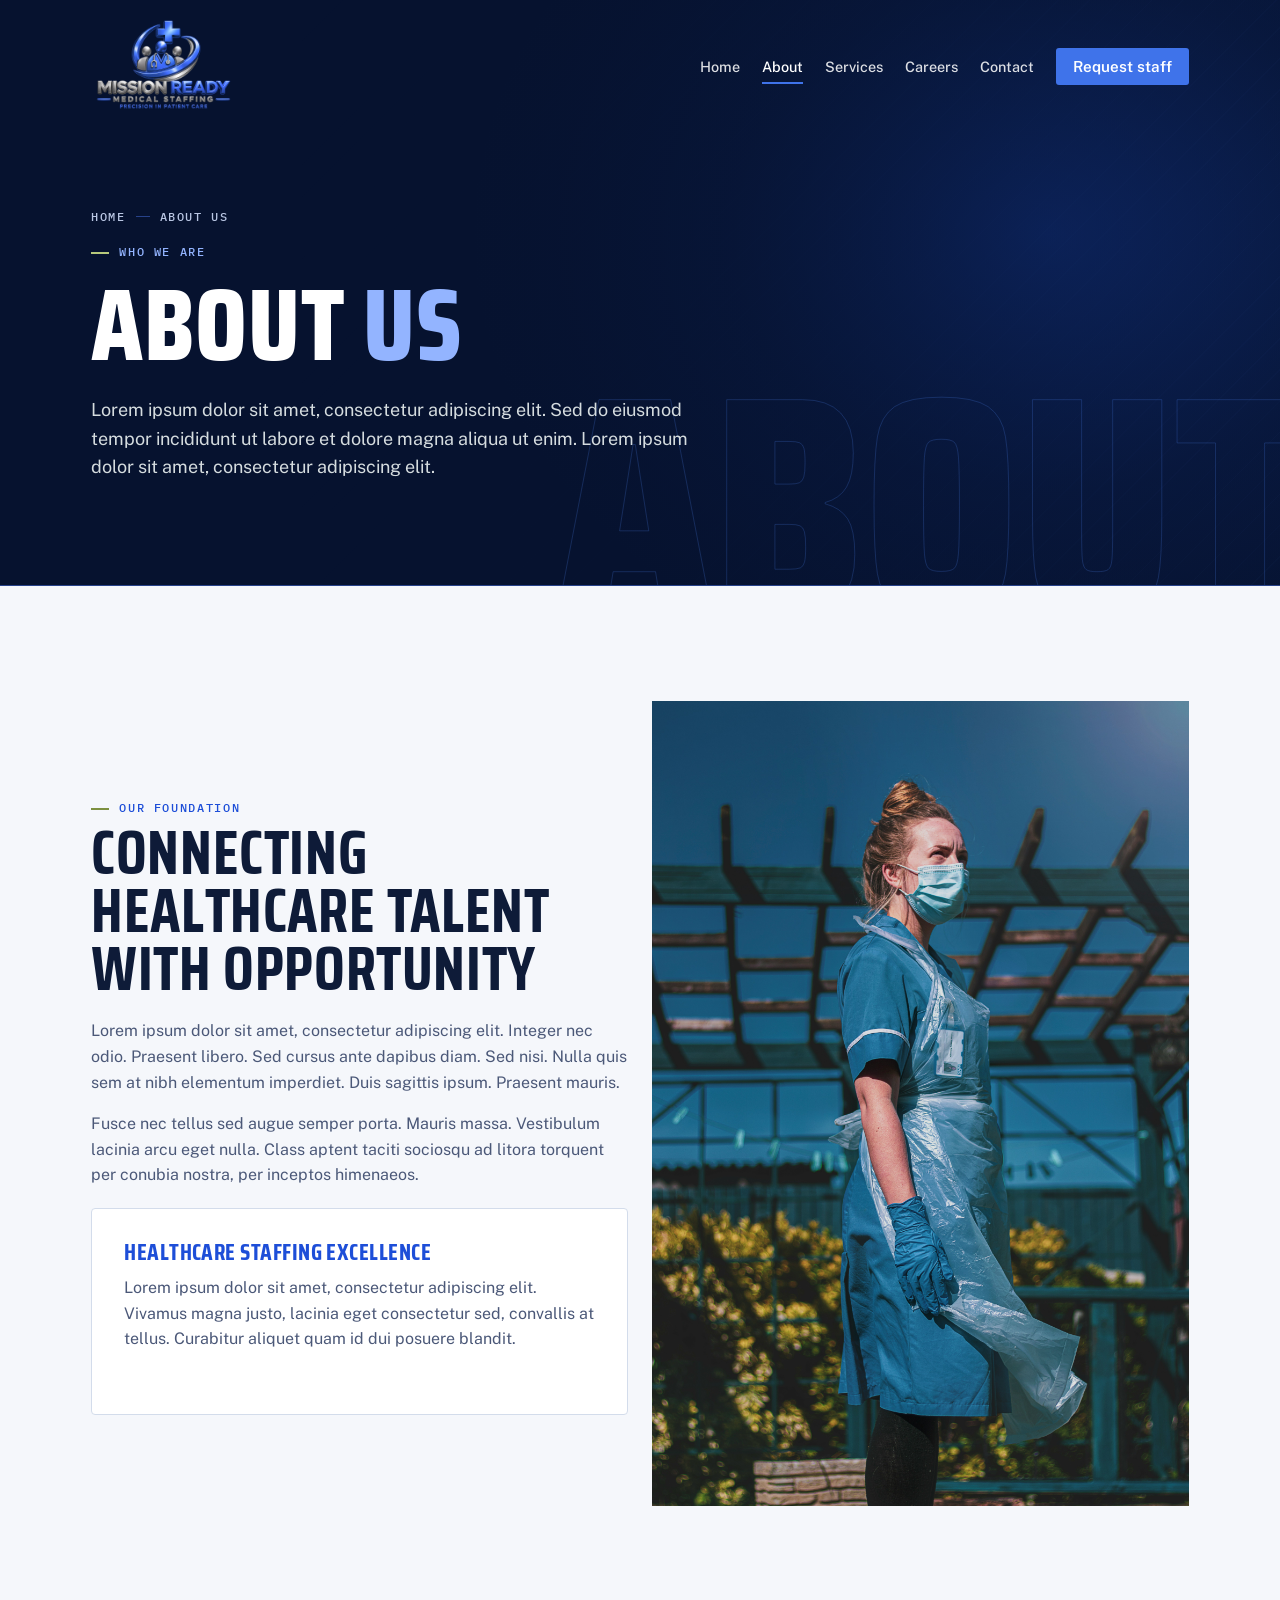
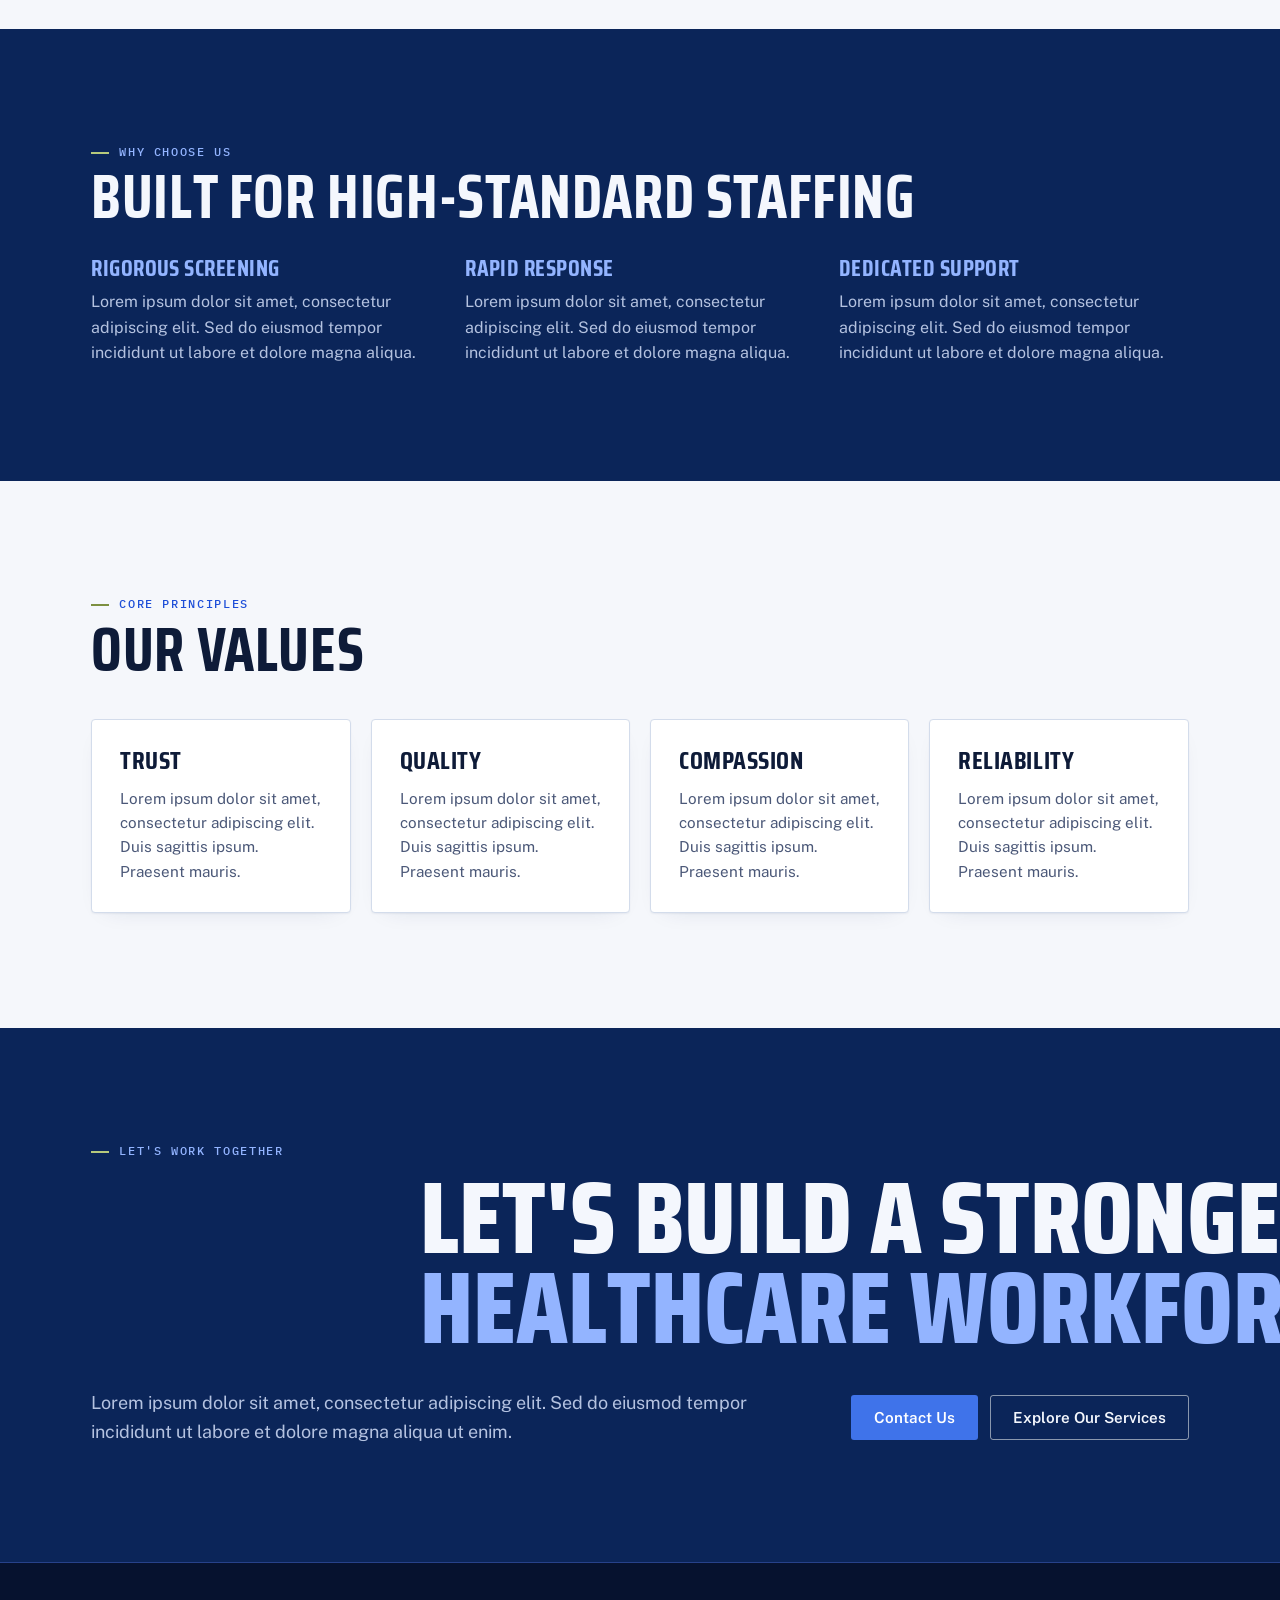
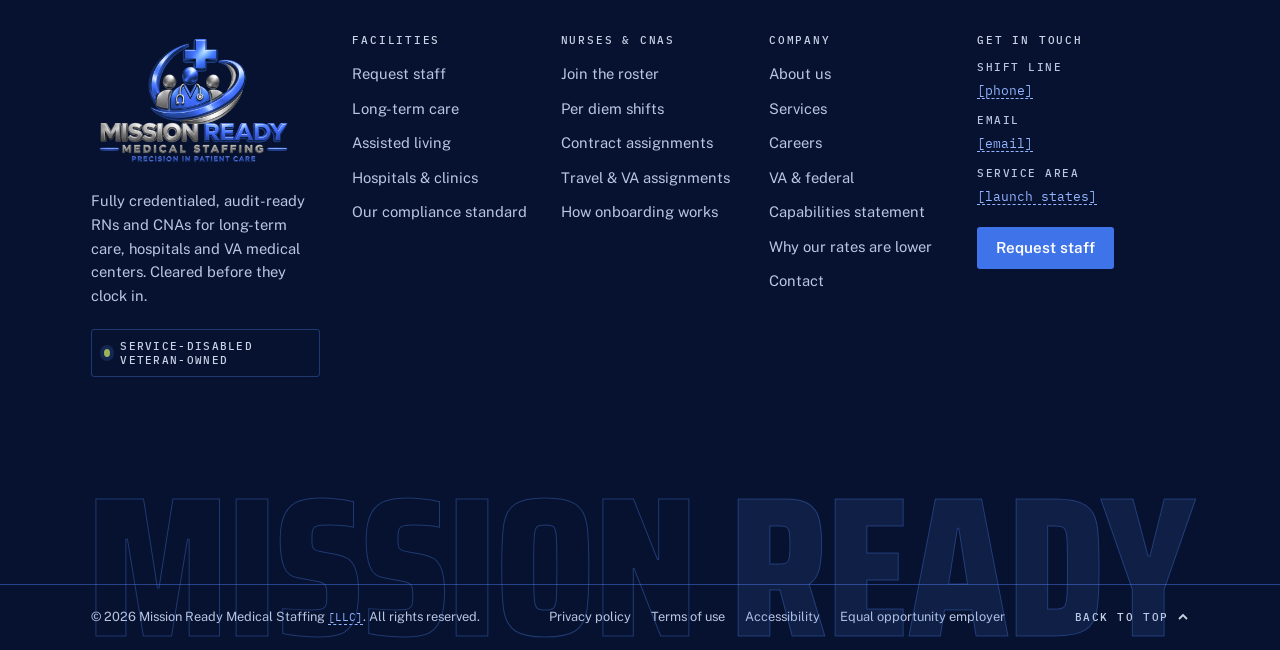
==== about.html @ 82c391a1 "changed Color" ====
<!doctype html>
<html lang="en">
<head>
<meta charset="utf-8">
<script>document.documentElement.classList.add("js")</script>
<meta name="viewport" content="width=device-width, initial-scale=1, viewport-fit=cover">
<meta name="description" content="About Mission Ready Medical Staffing. Placeholder description for the about page.">
<title>About Us | Mission Ready Medical Staffing</title>
<link rel="preconnect" href="https://fonts.googleapis.com">
<link rel="preconnect" href="https://fonts.gstatic.com" crossorigin>
<link rel="stylesheet" href="https://fonts.googleapis.com/css2?family=Saira+Condensed:wght@500;600;700;800&family=Public+Sans:wght@400;500;600;700&family=IBM+Plex+Mono:wght@400;500&display=swap">
<link rel="stylesheet" href="style.css">
</head>
<body id="top">
<a class="skip" href="#main">Skip to content</a>
<div class="progress" aria-hidden="true"><i></i></div>

<header class="nav">
  <div class="wrap">
 <a class="brand" href="index.html" aria-label="Mission Ready Medical Staffing, home">
  <img
    src="./img/logo.png"
    alt="Mission Ready Medical Staffing"
    style="width: 145px; height: 145px; object-fit: contain; display: block; max-width: 100%; flex-shrink: 0;"
  />
</a>
    <button class="menu-toggle" type="button" aria-expanded="false" aria-controls="site-menu" aria-label="Open menu"><span></span></button>
    <nav class="links" id="site-menu" aria-label="Primary">
      <a href="index.html">Home</a>
      <a href="about.html" aria-current="page">About</a>
      <a href="services.html">Services</a>
      <a href="careers.html">Careers</a>
      <a href="contact.html">Contact</a>
      <a class="btn btn-primary" href="contact.html#request-staff">Request staff</a>
    </nav>
  </div>
</header>

<main id="main">
<section class="page-hero" data-scene="exit" style="--img:url('https://images.unsplash.com/photo-1584515933487-779824d29309?auto=format&fit=crop&w=1600&q=80')">
  <div class="hero-visual" aria-hidden="true"></div>
  <span class="ghost-word" aria-hidden="true">About</span>
  <div class="wrap">
    <nav class="crumbs" aria-label="Breadcrumb"><a href="index.html">Home</a><i></i><span aria-current="page">About Us</span></nav>
    <p class="eyebrow">Who we are</p>
    <h1>About <em>Us</em></h1>
    <p class="lede">Lorem ipsum dolor sit amet, consectetur adipiscing elit. Sed do eiusmod tempor incididunt ut labore et dolore magna aliqua ut enim. Lorem ipsum dolor sit amet, consectetur adipiscing elit.</p>
    
  </div>
</section>
 


<section class="block">
    <div class="wrap">
      <div class="grid-2" style="align-items: center;">
        <div>
          <p class="eyebrow">Our Foundation</p>
          <h2 style="margin-top:10px;">Connecting Healthcare Talent With Opportunity</h2>
          <p style="margin-top:20px; color:var(--ink-2);">Lorem ipsum dolor sit amet, consectetur adipiscing elit. Integer nec odio. Praesent libero. Sed cursus ante dapibus diam. Sed nisi. Nulla quis sem at nibh elementum imperdiet. Duis sagittis ipsum. Praesent mauris.</p>
          <p style="margin-top:16px; color:var(--ink-2);">Fusce nec tellus sed augue semper porta. Mauris massa. Vestibulum lacinia arcu eget nulla. Class aptent taciti sociosqu ad litora torquent per conubia nostra, per inceptos himenaeos.</p>
        <div style="background:var(--surface); border:1px solid var(--line); border-radius:4px; padding:32px; margin-top:20px ;">
          <h3 style="color:var(--brass);">Healthcare Staffing Excellence</h3>
          <p style="color:var(--ink-2); margin-top:12px; margin-bottom:30px;">Lorem ipsum dolor sit amet, consectetur adipiscing elit. Vivamus magna justo, lacinia eget consectetur sed, convallis at tellus. Curabitur aliquet quam id dui posuere blandit.</p>
        </div>
        </div>
        <div>
          <img src="./img/about.jpg"/>
        </div>
      </div>
    </div>
  </section>
  <section class="block dz" style="background:var(--navy); color:var(--on-navy);">
    <div class="wrap">
      <p class="eyebrow" style="color:var(--brass-bright);">Why Choose Us</p>
      <h2 style="margin-top:10px; margin-bottom:30px;">Built For High-Standard Staffing</h2>
      <div class="grid-3">
        <div>
          <h3 style="color:var(--brass-bright);">Rigorous Screening</h3>
          <p style="color:var(--on-navy-2); margin-top:10px;">Lorem ipsum dolor sit amet, consectetur adipiscing elit. Sed do eiusmod tempor incididunt ut labore et dolore magna aliqua.</p>
        </div>
        <div>
          <h3 style="color:var(--brass-bright);">Rapid Response</h3>
          <p style="color:var(--on-navy-2); margin-top:10px;">Lorem ipsum dolor sit amet, consectetur adipiscing elit. Sed do eiusmod tempor incididunt ut labore et dolore magna aliqua.</p>
        </div>
        <div>
          <h3 style="color:var(--brass-bright);">Dedicated Support</h3>
          <p style="color:var(--on-navy-2); margin-top:10px;">Lorem ipsum dolor sit amet, consectetur adipiscing elit. Sed do eiusmod tempor incididunt ut labore et dolore magna aliqua.</p>
        </div>
      </div>
    </div>
  </section>

   <section class="block">
    <div class="wrap">
      <p class="eyebrow">Core Principles</p>
      <h2 style="margin-top:10px; margin-bottom:40px;">Our Values</h2>
      <div class="grid-4">
        <div class="card">
          <h3>Trust</h3>
          <p>Lorem ipsum dolor sit amet, consectetur adipiscing elit. Duis sagittis ipsum. Praesent mauris.</p>
        </div>
        <div class="card">
          <h3>Quality</h3>
          <p>Lorem ipsum dolor sit amet, consectetur adipiscing elit. Duis sagittis ipsum. Praesent mauris.</p>
        </div>
        <div class="card">
          <h3>Compassion</h3>
          <p>Lorem ipsum dolor sit amet, consectetur adipiscing elit. Duis sagittis ipsum. Praesent mauris.</p>
        </div>
        <div class="card">
          <h3>Reliability</h3>
          <p>Lorem ipsum dolor sit amet, consectetur adipiscing elit. Duis sagittis ipsum. Praesent mauris.</p>
        </div>
      </div>
    </div>
  </section>

<!-- <section class="block surface-band" id="mission-vision">
  <div class="wrap">
    <div class="statements">
      <article class="statement reveal" id="mission"><span class="num">01 / MISSION</span><h2 style="font-size:clamp(2.2rem,4vw,3.4rem)">Our Mission</h2><p>Lorem ipsum dolor sit amet, consectetur adipiscing elit. Sed do eiusmod tempor incididunt ut labore et dolore magna aliqua. Ut enim ad minim veniam, quis nostrud exercitation ullamco laboris nisi ut aliquip ex ea commodo consequat. Duis aute irure dolor in reprehenderit in voluptate velit esse.</p><p>Excepteur sint occaecat cupidatat non proident, sunt in culpa qui officia deserunt mollit anim id est laborum. Curabitur pretium tincidunt lacus, nec gravida nisl.</p></article>
      <article class="statement reveal" style="--d:1" id="vision"><span class="num">02 / VISION</span><h2 style="font-size:clamp(2.2rem,4vw,3.4rem)">Our Vision</h2><p>Ut enim ad minim veniam, quis nostrud exercitation ullamco laboris nisi ut aliquip ex ea commodo consequat. Duis aute irure dolor in reprehenderit in voluptate velit esse. Lorem ipsum dolor sit amet, consectetur adipiscing elit. Sed do eiusmod tempor incididunt ut labore et dolore magna aliqua.</p><p>Excepteur sint occaecat cupidatat non proident, sunt in culpa qui officia deserunt mollit anim id est laborum. Curabitur pretium tincidunt lacus, nec gravida nisl.</p></article>
    </div>
  </div>
</section> -->

<!-- <section class="block" id="values">
  <div class="wrap">
    <div class="sec-head">
      <p class="eyebrow">What guides us</p>
      <h2>Our Values</h2>
      <p class="lede">Lorem ipsum dolor sit amet, consectetur adipiscing elit. Sed do eiusmod tempor incididunt ut labore et dolore magna aliqua ut enim.</p>
    </div>
    <div class="cards">
      <article class="fcard reveal" style="--d:0"><span class="ico"><svg viewBox="0 0 24 24" fill="none" stroke="currentColor" stroke-width="1.8" stroke-linecap="square" aria-hidden="true"><path d="M12 3l8 3v6c0 5-3.5 8-8 9-4.5-1-8-4-8-9V6z"/><path d="M8.5 12l2.5 2.5L16 9.5"/></svg></span><span class="idx" aria-hidden="true">01</span><h3>Trust</h3><p>Lorem ipsum dolor sit amet, consectetur adipiscing elit.</p></article>
      <article class="fcard reveal" style="--d:1"><span class="ico"><svg viewBox="0 0 24 24" fill="none" stroke="currentColor" stroke-width="1.8" stroke-linecap="square" aria-hidden="true"><path d="M12 3l2.7 5.6 6.1.9-4.4 4.3 1 6.1L12 17l-5.4 2.9 1-6.1L3.2 9.5l6.1-.9z"/></svg></span><span class="idx" aria-hidden="true">02</span><h3>Quality</h3><p>Lorem ipsum dolor sit amet, consectetur adipiscing elit.</p></article>
      <article class="fcard reveal" style="--d:2"><span class="ico"><svg viewBox="0 0 24 24" fill="none" stroke="currentColor" stroke-width="1.8" stroke-linecap="square" aria-hidden="true"><path d="M12 20s-8-5-8-11a4.5 4.5 0 018-2.8A4.5 4.5 0 0120 9c0 6-8 11-8 11z"/></svg></span><span class="idx" aria-hidden="true">03</span><h3>Compassion</h3><p>Lorem ipsum dolor sit amet, consectetur adipiscing elit.</p></article>
      <article class="fcard reveal" style="--d:3"><span class="ico"><svg viewBox="0 0 24 24" fill="none" stroke="currentColor" stroke-width="1.8" stroke-linecap="square" aria-hidden="true"><circle cx="12" cy="12" r="9"/><path d="M12 7v5l3.5 2"/></svg></span><span class="idx" aria-hidden="true">04</span><h3>Reliability</h3><p>Lorem ipsum dolor sit amet, consectetur adipiscing elit.</p></article>
    </div>
  </div>
</section> -->




<!-- <section class="block surface-band" id="why-choose-us">
  <div class="wrap split rev">
    <div>
      <p class="eyebrow reveal">Why choose us</p>
      <h2 class="reveal" style="margin-top:14px">Why Choose Us</h2>
      <div class="why" style="margin-top:36px">
        <div class="reveal"><span class="n">01</span><div><h3>Dedicated Recruitment Team</h3><p>Lorem ipsum dolor sit amet, consectetur adipiscing elit. Sed do eiusmod tempor incididunt ut labore et dolore magna aliqua ut enim.</p></div></div>
        <div class="reveal" style="--d:1"><span class="n">02</span><div><h3>Thorough Candidate Screening</h3><p>Lorem ipsum dolor sit amet, consectetur adipiscing elit. Sed do eiusmod tempor incididunt ut labore et dolore magna aliqua ut enim.</p></div></div>
        <div class="reveal" style="--d:2"><span class="n">03</span><div><h3>Flexible Staffing Options</h3><p>Lorem ipsum dolor sit amet, consectetur adipiscing elit. Sed do eiusmod tempor incididunt ut labore et dolore magna aliqua ut enim.</p></div></div>
        <div class="reveal" style="--d:3"><span class="n">04</span><div><h3>Responsive Support</h3><p>Lorem ipsum dolor sit amet, consectetur adipiscing elit. Sed do eiusmod tempor incididunt ut labore et dolore magna aliqua ut enim.</p></div></div>
      </div>
    </div>
    <figure class="photo wide reveal" style="margin:0;position:sticky;top:calc(var(--nav) + 32px)">
      <img src="https://images.unsplash.com/photo-1576091160550-2173dba999ef?auto=format&fit=crop&w=1600&q=80" alt="Healthcare staff in a clinical corridor (placeholder image)" loading="lazy">
    </figure>
  </div>
</section> -->
<section class="block closing" data-scene="enter">
  <div class="wrap">
    <p class="eyebrow" style="color:var(--brass-bright)">Let's work together</p>
    <div class="big sm" style="margin-top:14px">Let's Build a Stronger <span>Healthcare Workforce</span></div>
    <div class="row">
      <p class="lede">Lorem ipsum dolor sit amet, consectetur adipiscing elit. Sed do eiusmod tempor incididunt ut labore et dolore magna aliqua ut enim.</p>
      <div class="cta-btns"><a class="btn btn-brass" href="contact.html">Contact Us</a><a class="btn btn-outline-light" href="services.html">Explore Our Services</a></div>
    </div>
  </div>
</section>
</main>

<footer class="site-footer" data-scene="enter">
  <div class="wrap ft-top">
    <div class="ft-brand">
     <a class="brand" href="index.html" aria-label="Mission Ready Medical Staffing, home">
  <img
    src="./img/logo.png"
    alt="Mission Ready Medical Staffing"
    style="width: 205px; object-fit: contain; display: block; max-width: 100%; flex-shrink: 0;"
  />
</a>
      <p>Fully credentialed, audit-ready RNs and CNAs for long-term care, hospitals and VA medical centers. Cleared before they clock in.</p>
      <span class="ft-badge"><i></i>Service-disabled veteran-owned</span>
    </div>

    <nav class="ft-col" aria-label="Facilities">
      <h4>Facilities</h4>
      <ul>
        <li><a href="contact.html#request-staff">Request staff</a></li>
        <li><a href="index.html#facilities">Long-term care</a></li>
        <li><a href="index.html#facilities">Assisted living</a></li>
        <li><a href="index.html#facilities">Hospitals &amp; clinics</a></li>
        <li><a href="index.html#standard">Our compliance standard</a></li>
      </ul>
    </nav>

    <nav class="ft-col" aria-label="Clinicians">
      <h4>Nurses &amp; CNAs</h4>
      <ul>
        <li><a href="careers.html#apply-now">Join the roster</a></li>
        <li><a href="index.html#clinicians">Per diem shifts</a></li>
        <li><a href="index.html#clinicians">Contract assignments</a></li>
        <li><a href="index.html#clinicians">Travel &amp; VA assignments</a></li>
        <li><a href="index.html#clearance">How onboarding works</a></li>
      </ul>
    </nav>

    <nav class="ft-col" aria-label="Company">
      <h4>Company</h4>
      <ul>
        <li><a href="about.html">About us</a></li>
        <li><a href="services.html">Services</a></li>
        <li><a href="careers.html">Careers</a></li>
        <li><a href="index.html#federal">VA &amp; federal</a></li>
        <li><a href="index.html#federal">Capabilities statement</a></li>
        <li><a href="index.html#lean">Why our rates are lower</a></li>
        <li><a href="contact.html">Contact</a></li>
      </ul>
    </nav>

    <div class="ft-col ft-contact">
      <h4>Get in touch</h4>
      <dl>
        <div><dt>Shift line</dt><dd><span class="ph">[phone]</span></dd></div>
        <div><dt>Email</dt><dd><span class="ph">[email]</span></dd></div>
        <div><dt>Service area</dt><dd><span class="ph">[launch states]</span></dd></div>
      </dl>
      <a class="btn btn-primary" href="contact.html#request-staff"  style="color:#fff;">Request staff</a>
    </div>
  </div>

  <div class="ft-mark" aria-hidden="true">Mission <span>Ready</span></div>

  <div class="ft-bottom">
    <div class="wrap">
      <span>© 2026 Mission Ready Medical Staffing <span class="ph">[LLC]</span>. All rights reserved.</span>
      <nav class="ft-legal" aria-label="Legal">
        <a href="#top">Privacy policy</a>
        <a href="#top">Terms of use</a>
        <a href="#top">Accessibility</a>
        <a href="#top">Equal opportunity employer</a>
      </nav>
      <a class="to-top" href="#top">Back to top <svg width="12" height="12" viewBox="0 0 12 12" aria-hidden="true"><path d="M2 8 L6 4 L10 8" fill="none" stroke="currentColor" stroke-width="1.8"/></svg></a>
    </div>
  </div>
</footer>

<script src="js/main.js"></script>
</body>
</html>
---- style.css ----
html,body{margin:0;padding:0}
img{max-width:100%}
[hidden]{display:none!important}
/* Navy / Royal Blue primary, Olive / Slate Green secondary. Light base with dark navy sections.
   --navy = deep navy panel, --brass = accent text, --brass-bright = royal-blue fill, --olive = secondary accent. */
:root{
  --bg:#F5F7FB; --surface:#FFFFFF; --surface-2:#E8EEF8; --ink:#0E1B38; --ink-2:#4B5878; --line:#D3DCEB;
  --navy:#0B2559; --navy-2:#12358A; --on-navy:#F4F7FD; --on-navy-2:#B4C2E0;
  --brass:#1D4ED8; --brass-bright:#2457D6; --silver:#C9D3E6; --olive:#5B6F2E; --olive-bright:#7D9040;
  --ready:#5B6F2E; --ready-bg:#E4EAD2; --ok:#9DB25C; --on-ok:#1B2808;
  --display:"Saira Condensed","Arial Narrow",Arial,sans-serif;
  --body:"Public Sans",system-ui,-apple-system,"Segoe UI",sans-serif;
  --mono:"IBM Plex Mono",ui-monospace,Consolas,monospace;
  --gutter:max(16px, 4vw);
  --nav:134px;
  --scroll:0;
  color-scheme:light;
}
/* dark navy zones: re-map tokens so every component inside reads correctly */
.nav,.hero,.page-hero,#facilities,#lean,.site-footer,.closing,.federal,.marquee,.dz{
  --bg:#071A42; --surface:#0F2A66; --surface-2:#173A85; --ink:#F4F7FD; --ink-2:#B9C6E3; --line:#27428A;
  --brass:#93B4FF; --brass-bright:#3F73EA; --olive:#B7C97C; --ready:#B7C97C; --ready-bg:#1E2A12;
  color:var(--ink);
}


.card-special {
    min-height: 350px;
    padding: 30px;
    row-gap: 20px ;
    display: flex;
    flex-direction: column;

    justify-content: center; /* Vertical center */
    align-items: center;     /* Horizontal center */

    text-align: center;

    background-image:
        linear-gradient(
            rgba(0, 0, 0, 0.55),
            rgba(0, 0, 0, 0.55)
        ),
        url('./img/about.jpg');

    background-size: cover;
    background-position: center;
    background-repeat: no-repeat;

    border-radius: 12px;
    color: #fff;
}



.brand-logo {
  width: 38px;
  height: 38px;
  object-fit: contain;
  display: block;
  flex-shrink: 0;
}

.brand {
  display: inline-flex;
  align-items: center;
  gap: 10px;
  text-decoration: none;
}

*{box-sizing:border-box}
html{scroll-behavior:smooth}
body{background:var(--bg);color:var(--ink);font:400 1rem/1.6 var(--body);-webkit-font-smoothing:antialiased;overflow-x:clip}
.wrap{max-width:1200px;margin-inline:auto;padding-inline:var(--gutter)}
h1,h2,h3{font-family:var(--display);font-weight:700;text-transform:uppercase;letter-spacing:.01em;line-height:.95;text-wrap:balance;margin:0}
h2{font-size:clamp(2.2rem,5vw,3.8rem)}
h3{font-size:1.45rem;letter-spacing:.02em}
p{margin:0}
a{color:inherit}
:focus-visible{outline:2px solid var(--brass-bright);outline-offset:3px;border-radius:2px}
.eyebrow{font:500 .74rem/1.3 var(--mono);letter-spacing:.14em;text-transform:uppercase;color:var(--brass)}
.lede{font-size:1.125rem;color:var(--ink-2);max-width:60ch}
.ph{font-family:var(--mono);font-size:.85em;color:var(--brass);border-bottom:1px dashed currentColor;white-space:nowrap}
section.block{padding-block:clamp(64px,9vw,120px)}
#facilities{position:relative;background:linear-gradient(180deg,rgba(6,18,47,.78),rgba(6,18,47,.86)),url("https://images.unsplash.com/photo-1584515933487-779824d29309?auto=format&fit=crop&w=1600&q=80") center/cover no-repeat;border-top:1px solid var(--line);border-bottom:1px solid var(--line)}
#facilities .wrap{position:relative;z-index:1}
#lean{position:relative;background:linear-gradient(180deg,rgba(6,18,47,.74),rgba(6,18,47,.84)),url("https://images.unsplash.com/photo-1576091160550-2173dba999ef?auto=format&fit=crop&w=1600&q=80") center/cover no-repeat;border-top:1px solid var(--line);border-bottom:1px solid var(--line)}
#lean .wrap{position:relative;z-index:1}

/* progress + nav */
.progress{position:fixed;top:0;left:0;right:0;height:3px;z-index:30;background:transparent;pointer-events:none}
.progress i{display:block;height:100%;background:var(--brass-bright);transform-origin:0 50%;transform:scaleX(var(--doc,0))}
.nav{position:sticky;top:env(safe-area-inset-top,0px);z-index:20;height:var(--nav);margin-bottom:calc(var(--nav) * -1);background:transparent;border-bottom:1px solid transparent;transition:background .3s,backdrop-filter .3s,border-color .3s}
.nav.scrolled{background:color-mix(in srgb,#071A42 88%,transparent);backdrop-filter:blur(12px);border-bottom-color:rgba(255,255,255,.12)}
.nav .wrap{display:flex;align-items:center;justify-content:space-between;gap:16px;height:100%}
.brand{display:flex;align-items:center;gap:10px;text-decoration:none}
.brand svg{flex:none}
.brand b{font:700 1.3rem/1 var(--display);text-transform:uppercase;letter-spacing:.03em;display:block}
.brand small{font:500 .62rem/1 var(--mono);letter-spacing:.2em;text-transform:uppercase;color:var(--ink-2)}
.links{display:flex;gap:22px;align-items:center;font-size:.9rem;font-weight:500}
.links a{text-decoration:none;color:rgba(255,255,255,.86)}
.links a:hover{color:#fff}
.btn{display:inline-flex;align-items:center;justify-content:center;gap:8px;font:600 .95rem/1 var(--body);padding:14px 22px;border-radius:3px;text-decoration:none;border:1.5px solid transparent;cursor:pointer;transition:transform .2s,background .2s}
.btn:hover{transform:translateY(-2px)}
.btn-primary{background:var(--brass-bright);color:#FFFFFF}
.btn-primary:hover{background:#1B43AE}
.btn-ghost{border-color:var(--ink);color:var(--ink);background:transparent}
.btn-ghost:hover{background:var(--surface-2)}
.links .btn{padding:10px 16px;color:#FFFFFF}
@media (max-width:880px){.links a:not(.btn){display:none}}

/* ===== HERO ===== */
/* The hero is intentionally dark in both themes: it is the WebGL "storm" stage. */
.hero{position:relative;height:260vh;background:#06122F}
.hero-stage{position:sticky;top:0;height:100vh;height:100svh;padding-top:var(--nav);overflow:hidden;display:flex;align-items:center;color:#FFFFFF;
  background:radial-gradient(40% 60% at 72% 50%,#12358A 0%,#0A1D4A 55%,#06122F 100%)}
#storm{position:absolute;inset:0;width:100%;height:100%;display:block}
/* scrim: keeps the copy column dark whatever the orb is doing behind it */
.hero-stage::after{content:"";position:absolute;inset:0;z-index:1;pointer-events:none;
  background:linear-gradient(90deg,rgba(6,18,47,.92) 0%,rgba(6,18,47,.78) 34%,rgba(6,18,47,0) 62%)}
.hero-copy{position:relative;z-index:2;width:100%;opacity:calc(1 - var(--p,0) * 1.8);text-shadow:0 2px 24px rgba(0,0,0,.9)}
.hero-copy > *{max-width:620px}
.hero.gone .hero-copy{visibility:hidden}
.hero .eyebrow{color:#93B4FF}
.hero h1{font-size:clamp(3rem,7.6vw,7.2rem);line-height:.86;font-weight:800;margin-top:20px;color:#FFFFFF;max-width:none}
@media (max-width:760px){
  .hero-stage{align-items:flex-end;padding-bottom:72px;background:radial-gradient(70% 45% at 50% 30%,#12358A 0%,#0A1D4A 60%,#06122F 100%)}
  .hero-stage::after{background:linear-gradient(0deg,rgba(6,18,47,.95) 0%,rgba(6,18,47,.85) 42%,rgba(6,18,47,0) 70%)}
  .hero h1{font-size:clamp(2.8rem,13vw,4.2rem)}
}
.hero h1 .line{display:block;overflow:hidden;padding-bottom:.04em}
.hero h1 .line > span{display:inline-block;animation:rise .9s cubic-bezier(.2,.8,.2,1) both}
.hero h1 .l1 > span{transform-origin:left}
.hero h1 .l2 > span{animation-delay:.12s;color:#4F83F0}
.hero h1 .l1{transform:translateX(calc(var(--p,0) * -14vw))}
.hero h1 .l2{transform:translateX(calc(var(--p,0) * 10vw))}
@keyframes rise{from{transform:translateY(105%)}to{transform:none}}
.hero .lede{color:#D5DCDF;margin-top:26px;animation:fade .8s .35s both}
.cta-row{display:flex;flex-wrap:wrap;gap:12px;margin-top:30px;animation:fade .8s .5s both}
.hero .btn-ghost{border-color:rgba(201,209,214,.7);color:#FFFFFF}
.hero .btn-ghost:hover{background:rgba(201,209,214,.12)}
@keyframes fade{from{opacity:0;transform:translateY(14px)}to{opacity:1;transform:none}}
.cue{position:absolute;left:50%;bottom:18px;transform:translateX(-50%);z-index:2;display:flex;flex-direction:column;align-items:center;gap:10px;font:500 .68rem/1.3 var(--mono);letter-spacing:.18em;text-transform:uppercase;color:#C9D1D6;text-decoration:none;opacity:calc(1 - var(--p,0) * 4)}
.cue i{width:1.5px;height:40px;background:linear-gradient(#4F83F0,transparent);animation:drip 1.8s infinite}
@keyframes drip{0%{transform:scaleY(0);transform-origin:top}50%{transform:scaleY(1);transform-origin:top}51%{transform-origin:bottom}100%{transform:scaleY(0);transform-origin:bottom}}
@media (max-height:640px){.cue{display:none}}

/* ===== MARQUEE ===== */
.marquee{border-block:1px solid var(--line);background:var(--navy);color:var(--on-navy);overflow:hidden;padding-block:14px}
.marquee .row{display:flex;gap:0;white-space:nowrap;width:max-content;font:700 clamp(1.4rem,3vw,2.2rem)/1.15 var(--display);text-transform:uppercase;letter-spacing:.04em}
.marquee .row span{padding-inline:22px;display:inline-flex;align-items:center;gap:44px}
.marquee .row span::after{content:"";width:10px;height:10px;background:var(--brass-bright);transform:rotate(45deg)}
.marquee .r1{transform:translateX(calc(var(--p,0) * -30%))}
.marquee .r2{transform:translateX(calc(-30% + var(--p,0) * 30%));color:transparent;-webkit-text-stroke:1px var(--on-navy-2)}

/* ===== STRIP ===== */
.strip{background:var(--surface);border-bottom:1px solid var(--line)}
.strip .wrap{display:grid;grid-template-columns:repeat(4,1fr)}
.strip div{padding:28px 20px 26px;border-left:1px solid var(--line)}
.strip div:first-child{border-left:0;padding-left:0}
.strip b{display:block;font:700 2.8rem/1 var(--display);letter-spacing:.01em;font-variant-numeric:tabular-nums}
.strip span{display:block;margin-top:6px;font-size:.88rem;color:var(--ink-2);max-width:26ch}
@media (max-width:760px){.strip .wrap{grid-template-columns:1fr 1fr}.strip div:nth-child(3){border-left:0;padding-left:0}.strip div:nth-child(n+3){border-top:1px solid var(--line)}}

/* ===== CLEARANCE (pinned) ===== */
.clear-intro{padding-block:clamp(64px,9vw,120px) 24px}
.clear-intro .wrap{display:grid;grid-template-columns:1fr 1fr;gap:20px 48px;align-items:end}
@media (max-width:800px){.clear-intro .wrap{grid-template-columns:1fr}}
.pin{height:360vh;position:relative}
.pin-stage{position:sticky;top:calc(var(--nav) + env(safe-area-inset-top,0px));height:calc(100vh - var(--nav));height:calc(100svh - var(--nav));display:flex;align-items:center}
.pin-stage .wrap{width:100%;display:grid;grid-template-columns:.9fr 1.1fr;gap:clamp(24px,5vw,72px);align-items:center}
.readout .count{font:800 clamp(4.5rem,11vw,9rem)/.85 var(--display);letter-spacing:-.01em;font-variant-numeric:tabular-nums;color:var(--ink)}
.readout .count small{font-size:.38em;color:var(--ink-2);font-weight:600;margin-left:6px}
.readout h3{font-size:clamp(1.5rem,2.6vw,2.1rem);margin-top:18px;min-height:2em}
.readout p{color:var(--ink-2);margin-top:10px;max-width:42ch;min-height:4.8em}
.rail{display:flex;gap:6px;margin-top:22px}
.rail i{flex:1;height:4px;background:var(--line);border-radius:2px;transition:background .3s}
.rail i.on{background:var(--brass-bright)}
.file{background:var(--navy);color:var(--on-navy);border-radius:5px;padding:24px 24px 20px;box-shadow:0 0 0 1px rgba(79,131,240,.18),0 30px 60px -30px rgba(0,0,0,.8);position:relative;transform:rotate(calc((1 - var(--p,0)) * 2deg)) translateY(calc((1 - var(--p,0)) * 20px))}
.file::before{content:"";position:absolute;top:-11px;left:24px;width:120px;height:12px;background:var(--navy);border-radius:5px 5px 0 0}
.file-head{display:flex;justify-content:space-between;align-items:flex-start;gap:12px;padding-bottom:14px;border-bottom:1px solid rgba(255,255,255,.14)}
.file-head .k{font:500 .68rem/1 var(--mono);letter-spacing:.14em;text-transform:uppercase;color:var(--on-navy-2)}
.file-head .v{font:700 1.6rem/1.1 var(--display);text-transform:uppercase;margin-top:6px;letter-spacing:.02em}
.sample{font:500 .62rem/1 var(--mono);letter-spacing:.14em;text-transform:uppercase;border:1px solid var(--on-navy-2);color:var(--on-navy-2);padding:5px 7px;border-radius:2px;white-space:nowrap}
.checks{list-style:none;margin:4px 0 0;padding:0;font-size:.92rem}
.checks li{display:grid;grid-template-columns:20px 1fr auto;gap:12px;align-items:center;padding:10px 0;border-bottom:1px dashed rgba(255,255,255,.12);color:var(--on-navy-2);transition:color .35s}
.checks .box{width:18px;height:18px;border:1.5px solid rgba(255,255,255,.35);border-radius:3px;display:grid;place-items:center;transition:all .35s}
.checks .box svg{opacity:0;transform:scale(.4);transition:all .35s cubic-bezier(.3,1.6,.5,1)}
.checks .st{font:500 .66rem/1 var(--mono);letter-spacing:.1em;text-transform:uppercase;padding:5px 7px;border-radius:2px;border:1px solid rgba(255,255,255,.2);white-space:nowrap;transition:all .35s}
.checks li.done{color:var(--on-navy)}
.checks li.done .box{background:var(--ok);border-color:var(--ok)}
.checks li.done .box svg{opacity:1;transform:none}
.checks li.done .st{color:var(--on-ok);background:var(--ok);border-color:var(--ok)}
.checks li.active{color:var(--on-navy)}
.checks li.active .box{border-color:var(--brass-bright);box-shadow:0 0 0 4px rgba(79,131,240,.28)}
.meter{height:4px;background:rgba(255,255,255,.12);border-radius:2px;margin-top:16px;overflow:hidden}
.meter i{display:block;height:100%;background:var(--ok);transform-origin:0 50%;transform:scaleX(var(--p,0))}
.file-foot{display:flex;justify-content:space-between;align-items:center;margin-top:12px;font:500 .72rem/1 var(--mono);letter-spacing:.12em;text-transform:uppercase;color:var(--on-navy-2)}
.stamp{position:absolute;right:18px;bottom:52px;border:3px solid var(--ok);color:var(--ok);font:800 1.5rem/1 var(--display);text-transform:uppercase;letter-spacing:.06em;padding:10px 14px;border-radius:4px;text-align:center;transform:rotate(-9deg) scale(1.8);opacity:0;transition:transform .35s cubic-bezier(.3,1.5,.5,1),opacity .2s;pointer-events:none;background:rgba(6,18,47,.9)}
.stamp small{display:block;font:500 .6rem/1.4 var(--mono);letter-spacing:.14em;margin-top:4px}
.file.cleared .stamp{opacity:1;transform:rotate(-9deg) scale(1)}
@media (max-width:820px){
  .pin{height:420vh}
  .pin-stage .wrap{grid-template-columns:1fr;gap:18px}
  .readout .count{font-size:3.4rem}
  .readout h3{margin-top:8px;min-height:0;font-size:1.3rem}
  .readout p{min-height:4.8em;font-size:.9rem;margin-top:6px}
  .rail{margin-top:12px}
  .file{padding:18px 16px 14px}
  .checks{font-size:.82rem}.checks li{padding:7px 0;gap:10px}
  .file-head .v{font-size:1.25rem}
  .stamp{font-size:1.15rem;bottom:40px}
}

/* ===== AUDIENCES ===== */
.sec-head{display:grid;grid-template-columns:1fr 1fr;gap:20px 48px;align-items:end;margin-bottom:48px}
.sec-head .eyebrow{grid-column:1/-1}
@media (max-width:800px){.sec-head{grid-template-columns:1fr}}
.paths{display:grid;grid-template-columns:repeat(3,1fr);border-top:2px solid var(--ink)}
.path{padding:28px 26px 30px 0;display:flex;flex-direction:column;gap:14px;transform:translateY(calc((1 - var(--p,1)) * var(--lag) * 90px))}
.path:nth-child(1){--lag:.3}.path:nth-child(2){--lag:.7}.path:nth-child(3){--lag:1.1}
.path + .path{padding-left:26px;border-left:1px solid var(--line)}
.path .tag{font:500 .72rem/1 var(--mono);letter-spacing:.14em;text-transform:uppercase;color:var(--ink-2)}
.path p{color:var(--ink-2)}
.path ul{margin:0;padding:0;list-style:none;display:grid;gap:8px;font-size:.93rem}
.path li{padding-left:18px;position:relative}
.path li::before{content:"";position:absolute;left:0;top:.62em;width:8px;height:2px;background:var(--brass-bright)}
.path .more{margin-top:auto;font-weight:600;font-size:.93rem;text-decoration:none;border-bottom:1.5px solid var(--brass-bright);align-self:flex-start;padding-bottom:2px}
@media (max-width:860px){.paths{grid-template-columns:1fr}.path,.path + .path{padding:24px 0;border-left:0;border-top:1px solid var(--line);transform:none}.path:first-child{border-top:0}}

/* ===== STANDARD timeline ===== */
.standard{background:var(--surface);border-block:1px solid var(--line)}
.std{display:grid;grid-template-columns:.9fr 1.1fr;gap:clamp(32px,6vw,96px);align-items:start}
.std-head{position:sticky;top:calc(var(--nav) + 48px)}
.std-head .lede{margin-top:20px}
.promise{margin-top:28px;padding:18px 20px;border:1px solid var(--line);border-radius:4px;background:var(--bg);font-size:.95rem;color:var(--ink-2);max-width:48ch}
.promise b{display:block;font:700 1.15rem/1.2 var(--display);text-transform:uppercase;letter-spacing:.03em;color:var(--ink);margin-bottom:4px}
.timeline{list-style:none;margin:0;padding:0 0 0 44px;position:relative;display:grid;gap:44px}
.timeline::before,.timeline::after{content:"";position:absolute;left:11px;top:6px;bottom:6px;width:2px;background:var(--line)}
.timeline::after{background:var(--brass-bright);transform-origin:top;transform:scaleY(var(--p,0))}
.timeline li{position:relative;display:grid;gap:8px}
.timeline li::before{content:"";position:absolute;left:-44px;top:2px;width:24px;height:24px;border-radius:50%;background:var(--surface);border:2px solid var(--line);z-index:1;transition:all .4s}
.timeline li.lit::before{border-color:var(--brass-bright);background:var(--brass-bright);box-shadow:0 0 0 6px color-mix(in srgb,var(--brass-bright) 22%,transparent)}
.timeline .n{font:500 .74rem/1 var(--mono);letter-spacing:.12em;color:var(--ink-2);transition:color .4s}
.timeline li.lit .n{color:var(--brass)}
.timeline h3{font-size:clamp(1.8rem,3.2vw,2.6rem);color:var(--ink-2);transition:color .4s}
.timeline li.lit h3{color:var(--ink)}
.timeline p{color:var(--ink-2);max-width:48ch}
.timeline .items{font:400 .78rem/1.6 var(--mono);color:var(--ink-2)}
@media (max-width:860px){.std{grid-template-columns:1fr}.std-head{position:static}}

/* ===== FEDERAL (expanding panel) ===== */
.fed-shell{padding-block:clamp(24px,4vw,48px)}
.federal{background:var(--navy);color:var(--on-navy);padding-block:clamp(64px,9vw,120px);clip-path:inset(0 calc((1 - var(--p,1)) * 7vw) round calc((1 - var(--p,1)) * 32px))}
.federal .eyebrow{color:var(--brass-bright)}
.federal .lede{color:var(--on-navy-2)}
.fed-grid{display:grid;grid-template-columns:1.1fr .9fr;gap:clamp(32px,5vw,72px);align-items:start}
.federal h2{font-size:clamp(2.6rem,6.4vw,5.2rem);line-height:.9}
.federal h2 em{font-style:normal;color:var(--brass-bright)}
.fed-grid ul{margin:32px 0 0;padding:0;list-style:none;display:grid;gap:20px}
.fed-grid li{display:grid;grid-template-columns:28px 1fr;gap:12px}
.fed-grid li svg{color:var(--brass-bright);margin-top:3px}
.fed-grid li b{display:block;font-weight:600}
.fed-grid li span{color:var(--on-navy-2);font-size:.93rem}
.capab{border:1px solid rgba(255,255,255,.18);border-radius:4px;padding:24px;background:rgba(255,255,255,.03)}
.capab h3{font-size:1.25rem;margin-top:8px}
.capab dl{margin:14px 0 0;display:grid;grid-template-columns:auto 1fr}
.capab dt,.capab dd{padding:10px 0;border-top:1px solid rgba(255,255,255,.12);margin:0;font-size:.88rem}
.capab dt{font:500 .72rem/1.5 var(--mono);letter-spacing:.1em;text-transform:uppercase;color:var(--on-navy-2);padding-right:18px;padding-top:12px}
.capab .ph{color:var(--brass-bright)}
.capab .note{font-size:.78rem;color:var(--on-navy-2);margin-top:14px}
@media (max-width:860px){.fed-grid{grid-template-columns:1fr}}

/* ===== LEAN ===== */
.lean-grid{display:grid;grid-template-columns:1fr 1fr;gap:20px}
.ledger{border:1px solid var(--line);background:var(--surface);border-radius:4px;padding:26px}
.ledger h3{font-size:1.3rem}
.ledger ul{list-style:none;margin:16px 0 0;padding:0}
.ledger li{display:flex;justify-content:space-between;gap:16px;padding:13px 0;border-top:1px solid var(--line);font-size:.98rem}
.ledger li span:last-child{font:500 .72rem/1.9 var(--mono);letter-spacing:.08em;text-transform:uppercase;color:var(--ink-2);white-space:nowrap}
.ledger.cut li span:first-child{position:relative;color:var(--ink-2)}
.ledger.cut li span:first-child::after{content:"";position:absolute;left:-2px;right:-2px;top:52%;height:2px;background:var(--brass-bright);transform-origin:left;transform:scaleX(clamp(0, calc(var(--p,1) * 4 - var(--i) * .7), 1))}
.ledger.keep{border-color:var(--ready);box-shadow:inset 0 4px 0 var(--ready)}
.ledger.keep li span:last-child{color:var(--ready)}
.ledger.keep li{opacity:clamp(.35, calc(var(--p,1) * 4 - var(--i) * .7), 1)}
@media (max-width:760px){.lean-grid{grid-template-columns:1fr}}

/* ===== CLINICIANS ===== */
.clin{display:grid;grid-template-columns:1fr 1fr;gap:clamp(32px,5vw,64px);align-items:start}
.types{display:grid;margin-top:28px;border-top:2px solid var(--ink)}
.types div{display:grid;grid-template-columns:120px 1fr;gap:16px;padding:16px 0;border-bottom:1px solid var(--line)}
.types b{font:700 1.25rem/1.2 var(--display);text-transform:uppercase;letter-spacing:.03em}
.types span{color:var(--ink-2);font-size:.95rem}
@media (max-width:420px){.types div{grid-template-columns:1fr;gap:4px}}
form.apply{background:var(--surface);border:1px solid var(--line);border-radius:4px;padding:26px;display:grid;gap:16px}
form.apply h3{font-size:1.5rem}
.row2{display:grid;grid-template-columns:1fr 1fr;gap:14px}
@media (max-width:480px){.row2{grid-template-columns:1fr}}
label{display:grid;gap:6px;font-size:.82rem;font-weight:600}
input,select{font:400 .95rem var(--body);padding:11px 12px;border:1px solid var(--line);border-radius:3px;background:var(--bg);color:var(--ink);width:100%}
input:focus,select:focus{outline:2px solid var(--brass-bright);outline-offset:0;border-color:transparent}
fieldset{border:0;padding:0;margin:0;display:flex;gap:8px;flex-wrap:wrap}
legend{font-size:.82rem;font-weight:600;margin-bottom:6px;padding:0}
.chip{position:relative;display:inline-block}
.chip input{position:absolute;opacity:0;width:1px;height:1px}
.chip span{display:inline-block;padding:8px 14px;border:1px solid var(--line);border-radius:3px;font-size:.88rem;font-weight:500;cursor:pointer;background:var(--bg)}
.chip input:checked + span{background:var(--brass-bright);color:#FFFFFF;border-color:var(--brass-bright)}
.chip input:focus-visible + span{outline:2px solid var(--brass-bright);outline-offset:2px}
.form-msg{font-size:.88rem;padding:12px 14px;border-radius:3px;background:var(--ready-bg);color:var(--ready)}
.fine{font-size:.8rem;color:var(--ink-2)}

/* ===== FOUNDER ===== */
.founder{display:grid;grid-template-columns:.8fr 1.2fr;gap:clamp(32px,5vw,72px);align-items:start}
.portrait{aspect-ratio:4/5;max-width:100%;background:repeating-linear-gradient(135deg,var(--surface-2) 0 12px,var(--surface) 12px 24px);border:1px solid var(--line);border-radius:4px;overflow:hidden;display:grid;place-items:center;text-align:center;padding:0;color:var(--ink-2);font:500 .78rem/1.5 var(--mono);letter-spacing:.08em;text-transform:uppercase;transform:translateY(calc((0.5 - var(--p,.5)) * 60px))}
.portrait img{width:100%;height:100%;object-fit:cover;display:block;filter:saturate(.9) contrast(1.05)}
.quote{font:600 clamp(1.4rem,2.8vw,2.1rem)/1.3 var(--body);letter-spacing:-.015em;text-wrap:pretty;max-width:34ch}
.quote .w{opacity:clamp(.22, calc(var(--p,1) * 4 - var(--k) * 1.4), 1);transition:opacity .15s}
.founder .body{display:grid;gap:16px;margin-top:26px;color:var(--ink-2);max-width:62ch}
.sig{margin-top:24px;display:flex;flex-direction:column;gap:4px}
.sig b{font:700 1.3rem/1 var(--display);text-transform:uppercase;letter-spacing:.03em}
.sig span{font:400 .8rem/1.4 var(--mono);color:var(--ink-2)}
@media (max-width:800px){.founder{grid-template-columns:1fr}.portrait{max-width:260px;transform:none}}

/* ===== CLOSING ===== */
.closing{background:var(--navy);color:var(--on-navy);overflow:hidden}
.closing .big{font:800 clamp(3rem,11vw,9.5rem)/.85 var(--display);text-transform:uppercase;white-space:nowrap;transform:translateX(calc((1 - var(--p,1)) * 30%));color:var(--on-navy)}
.closing .big span{color:var(--brass-bright)}
.closing .row{display:flex;flex-wrap:wrap;justify-content:space-between;align-items:center;gap:24px;margin-top:36px}
.closing .lede{color:var(--on-navy-2)}
.closing .ph{color:var(--brass-bright)}
.btn-brass{background:var(--brass-bright);color:#FFFFFF}
/* ===== FOOTER ===== */
.site-footer{background:#06122F;border-top:1px solid var(--line);color:var(--ink-2);font-size:.92rem;overflow:hidden}
.ft-top{display:grid;grid-template-columns:1.3fr repeat(3,1fr) 1.2fr;gap:40px 32px;padding-block:72px 48px}
.ft-brand p{margin-top:18px;max-width:34ch}
.ft-badge{display:inline-flex;align-items:center;gap:10px;margin-top:22px;padding:9px 12px;border:1px solid rgba(79,131,240,.35);border-radius:3px;font:500 .68rem/1.3 var(--mono);letter-spacing:.12em;text-transform:uppercase;color:var(--silver)}
.ft-badge i{width:8px;height:8px;border-radius:50%;background:var(--ok);box-shadow:0 0 0 4px rgba(79,131,240,.18)}
.ft-col h4{margin:0 0 16px;font:500 .7rem/1 var(--mono);letter-spacing:.16em;text-transform:uppercase;color:var(--silver)}
.ft-col ul{list-style:none;margin:0;padding:0;display:grid;gap:11px}
.ft-col a{text-decoration:none;color:var(--ink-2);transition:color .2s}
.ft-col a:hover{color:var(--brass)}
.ft-contact dl{margin:0;display:grid;gap:14px}
.ft-contact dt{font:500 .66rem/1 var(--mono);letter-spacing:.14em;text-transform:uppercase;color:var(--ink-2);margin-bottom:5px}
.ft-contact dd{margin:0;color:var(--ink)}
.ft-contact .btn{margin-top:20px;padding:12px 18px}
.ft-mark{font:800 clamp(3.4rem,15.5vw,15rem)/.8 var(--display);text-transform:uppercase;letter-spacing:-.01em;white-space:nowrap;color:transparent;-webkit-text-stroke:1px rgba(79,131,240,.35);
  transform:translateY(calc((1 - var(--p,1)) * 40%));user-select:none;padding-inline:var(--gutter);text-align:center}
.ft-mark span{color:rgba(79,131,240,.12)}
.ft-bottom{border-top:1px solid var(--line);padding-block:22px;font-size:.8rem}
.ft-bottom .wrap{display:flex;flex-wrap:wrap;justify-content:space-between;align-items:center;gap:12px 24px}
.ft-legal{display:flex;flex-wrap:wrap;gap:8px 20px}
.ft-legal a{text-decoration:none;color:var(--ink-2)}
.ft-legal a:hover{color:var(--ink)}
.to-top{display:inline-flex;align-items:center;gap:8px;text-decoration:none;color:var(--silver);font:500 .7rem/1 var(--mono);letter-spacing:.14em;text-transform:uppercase}
.to-top:hover{color:var(--brass)}
@media (max-width:1000px){.ft-top{grid-template-columns:1fr 1fr 1fr}.ft-brand,.ft-contact{grid-column:span 3}}
@media (max-width:600px){.ft-top{grid-template-columns:1fr 1fr;padding-block:56px 36px}.ft-brand,.ft-contact{grid-column:1/-1}}
@media (prefers-reduced-motion:reduce){.ft-mark{transform:none}}

/* ===== CONCEPT NOTES ===== */
.notes{border-top:6px double var(--line)}
.notes-banner{display:flex;flex-wrap:wrap;gap:10px 24px;align-items:end;justify-content:space-between;margin-bottom:40px}
.notes-banner p{color:var(--ink-2);max-width:58ch}
.kit{display:grid;grid-template-columns:repeat(2,1fr);gap:20px}
.card{background:var(--surface);border:1px solid var(--line);border-radius:4px;padding:24px;display:grid;gap:14px;align-content:start}
.card.wide{grid-column:1/-1}
.card p,.card li{font-size:.93rem;color:var(--ink-2)}
.card ul{margin:0;padding-left:20px;display:grid;gap:8px}
.taglines{list-style:none;padding:0 !important}
.taglines li{font:700 1.35rem/1.15 var(--display);text-transform:uppercase;color:var(--ink);letter-spacing:.02em;padding:10px 0;border-top:1px solid var(--line)}
.taglines li small{display:block;font:400 .8rem/1.5 var(--body);text-transform:none;letter-spacing:0;color:var(--ink-2);margin-top:4px}
.copybox{background:var(--bg);border:1px solid var(--line);border-radius:3px;padding:16px;font-size:.93rem}
.copybox p{color:var(--ink)}
.copybox .lbl{display:flex;justify-content:space-between;align-items:center;margin-bottom:8px}
.copy-btn{font:500 .7rem/1 var(--mono);letter-spacing:.1em;text-transform:uppercase;background:none;border:1px solid var(--line);color:var(--ink-2);padding:6px 9px;border-radius:2px;cursor:pointer}
.copy-btn:hover{color:var(--ink);border-color:var(--ink-2)}
.voice{display:grid;grid-template-columns:repeat(3,1fr);gap:16px}
.voice div{border-top:2px solid var(--ink);padding-top:12px}
.voice b{font:700 1.15rem/1 var(--display);text-transform:uppercase;letter-spacing:.03em;display:block;margin-bottom:6px}
.say{display:grid;grid-template-columns:1fr 1fr;gap:16px;font-size:.88rem}
.say div{display:grid;gap:6px;align-content:start}
.say h4{margin:0;font:500 .7rem/1 var(--mono);letter-spacing:.12em;text-transform:uppercase}
.say .yes h4{color:var(--ready)} .say .no h4{color:var(--brass)}
.say span{color:var(--ink-2)}
.swatches{display:grid;grid-template-columns:repeat(auto-fit,minmax(110px,1fr));gap:10px}
.sw{border:1px solid var(--line);border-radius:3px;overflow:hidden;font:400 .72rem/1.4 var(--mono);color:var(--ink-2)}
.sw i{display:block;height:52px}
.sw div{padding:8px 10px}
.sw b{display:block;font-family:var(--body);font-weight:600;color:var(--ink);font-size:.82rem}
.specimen{display:grid;gap:12px}
.specimen div{display:grid;grid-template-columns:90px 1fr;gap:14px;align-items:baseline;border-top:1px solid var(--line);padding-top:10px}
.specimen span{font:400 .72rem/1.4 var(--mono);color:var(--ink-2)}
.todo{list-style:none;padding:0 !important}
.todo li{display:grid;grid-template-columns:18px 1fr;gap:10px;align-items:start}
.todo li::before{content:"";width:12px;height:12px;border:1.5px solid var(--brass);border-radius:2px;margin-top:5px}
.todo b{color:var(--ink);font-weight:600}
@media (max-width:760px){.kit,.voice,.say{grid-template-columns:1fr}.card.wide{grid-column:auto}}

/* reduced motion: everything static, file fully cleared */
@media (prefers-reduced-motion:reduce){
  html{scroll-behavior:auto}
  *,*::before,*::after{animation:none !important;transition:none !important}
  .chevrons,.hero h1 .l1,.hero h1 .l2,.path,.file,.portrait,.closing .big,.marquee .row{transform:none !important}
  .federal{clip-path:none}
  .pin{height:auto}.pin-stage{position:static;height:auto;padding-block:24px 64px}
}

/* =====================================================================
   MULTI-PAGE ADDITIONS (shared by about / services / careers / contact)
   ===================================================================== */

/* ---- nav: active state + mobile menu ---- */
.links a[aria-current="page"]:not(.btn){color:var(--ink);box-shadow:inset 0 -2px 0 var(--brass-bright);padding-block:6px}
.links a.btn{color:#FFFFFF}
.menu-toggle{display:none;align-items:center;justify-content:center;width:44px;height:44px;margin-right:-8px;background:none;border:0;color:var(--ink);cursor:pointer;border-radius:3px}
.menu-toggle span,.menu-toggle span::before,.menu-toggle span::after{display:block;width:22px;height:2px;background:currentColor;position:relative;transition:transform .25s,background .25s}
.menu-toggle span::before,.menu-toggle span::after{content:"";position:absolute;left:0}
.menu-toggle span::before{top:-7px}
.menu-toggle span::after{top:7px}
.menu-toggle[aria-expanded="true"] span{background:transparent}
.menu-toggle[aria-expanded="true"] span::before{top:0;transform:rotate(45deg)}
.menu-toggle[aria-expanded="true"] span::after{top:0;transform:rotate(-45deg)}
@media (max-width:880px){
  .menu-toggle{display:inline-flex}
  .links{position:fixed;left:0;right:0;top:calc(var(--nav) + env(safe-area-inset-top,0px));bottom:0;flex-direction:column;align-items:stretch;justify-content:flex-start;gap:0;padding:12px var(--gutter) 32px;background:var(--bg);border-top:1px solid var(--line);overflow-y:auto;transform:translateY(-8px);opacity:0;visibility:hidden;transition:opacity .2s,transform .2s,visibility 0s .2s;font-size:1.05rem}
  .links.open{opacity:1;transform:none;visibility:visible;transition:opacity .2s,transform .2s}
  .links a:not(.btn){display:block;padding:18px 0;border-bottom:1px solid var(--line);font:700 1.6rem/1 var(--display);text-transform:uppercase;letter-spacing:.03em}
  .links a[aria-current="page"]:not(.btn){box-shadow:none;color:var(--brass);padding-block:18px}
  .links .btn{margin-top:24px;padding:16px 22px}
  body.menu-open{overflow:hidden}
}

/* ---- scroll reveal (progressive enhancement: only hides when JS has run) ---- */
.js .reveal{opacity:0;transform:translateY(22px);transition:opacity .7s cubic-bezier(.2,.8,.2,1),transform .7s cubic-bezier(.2,.8,.2,1);transition-delay:calc(var(--d,0) * 80ms)}
.js .reveal.in{opacity:1;transform:none}
@media (prefers-reduced-motion:reduce){.js .reveal{opacity:1;transform:none}}

/* ---- page hero (sub-pages) ---- */
.page-hero{position:relative;overflow:hidden;border-bottom:1px solid var(--line);background:radial-gradient(45% 80% at 82% 40%,#12358A 0%,#0A1D4A 55%,#06122F 100%);padding-block:calc(var(--nav) + clamp(32px,6vw,80px)) clamp(56px,8vw,104px)}
.page-hero::before{content:"";position:absolute;inset:0;background:repeating-linear-gradient(135deg,rgba(79,131,240,.045) 0 1px,transparent 1px 22px);-webkit-mask-image:linear-gradient(90deg,transparent 20%,#000 100%);mask-image:linear-gradient(90deg,transparent 20%,#000 100%);pointer-events:none}
.page-hero .wrap{position:relative;z-index:1}
.page-hero .eyebrow{color:#93B4FF}
.page-hero h1{font-size:clamp(3rem,8vw,7rem);line-height:.88;font-weight:800;margin-top:20px;max-width:14ch;color:#fff}
.page-hero h1 em{font-style:normal;color:var(--brass-bright)}
.page-hero .lede{color:#D5DCDF;margin-top:26px;max-width:56ch}
.page-hero .cta-row{animation:none}
.page-hero .btn-ghost{border-color:rgba(201,209,214,.7);color:#fff}
.page-hero .btn-ghost:hover{background:rgba(201,209,214,.12)}
.page-hero .ghost-word{position:absolute;right:calc(var(--gutter) * -.5);bottom:-.14em;font:800 clamp(7rem,24vw,22rem)/.8 var(--display);text-transform:uppercase;color:transparent;-webkit-text-stroke:1px rgba(79,131,240,.22);white-space:nowrap;pointer-events:none;user-select:none;transform:translateX(calc(var(--p,0) * 8vw));z-index:0}
.crumbs{display:flex;gap:10px;align-items:center;font:500 .72rem/1 var(--mono);letter-spacing:.14em;text-transform:uppercase;color:var(--ink-2);margin-bottom:22px}
.crumbs a{text-decoration:none}
.crumbs a:hover{color:var(--brass)}
.crumbs i{width:14px;height:1px;background:var(--line)}
.page-hero .hero-visual{position:absolute;inset:0;z-index:0;background:linear-gradient(90deg,rgba(6,18,47,.96) 0%,rgba(6,18,47,.82) 42%,rgba(6,18,47,.45) 100%),var(--img) center/cover no-repeat}

/* ---- generic two-column intro / split ---- */
.split{display:grid;grid-template-columns:.9fr 1.1fr;gap:clamp(32px,6vw,96px);align-items:start}
.split.rev{grid-template-columns:1.1fr .9fr}
.split .lede{margin-top:20px}
.split .body{display:grid;gap:16px;color:var(--ink-2);max-width:62ch}
@media (max-width:860px){.split,.split.rev{grid-template-columns:1fr}}
.photo{position:relative;aspect-ratio:4/5;border:1px solid var(--line);border-radius:4px;overflow:hidden;background:repeating-linear-gradient(135deg,var(--surface-2) 0 12px,var(--surface) 12px 24px);display:grid;place-items:center;text-align:center;padding:16px;color:var(--ink-2);font:500 .78rem/1.5 var(--mono);letter-spacing:.08em;text-transform:uppercase}
.photo img{position:absolute;inset:0;width:100%;height:100%;object-fit:cover;filter:saturate(.9) contrast(1.05)}
.photo::after{content:"";position:absolute;inset:0;background:linear-gradient(180deg,transparent 55%,rgba(6,18,47,.55));pointer-events:none}
.photo.wide{aspect-ratio:16/10}
@media (max-width:860px){.photo{aspect-ratio:16/11}}

/* ---- statement blocks (mission / vision) ---- */
.statements{display:grid;grid-template-columns:1fr 1fr;gap:20px}
.statement{background:var(--surface);border:1px solid var(--line);border-radius:4px;padding:clamp(24px,3.4vw,40px);display:grid;gap:16px;align-content:start;position:relative;overflow:hidden;transition:border-color .25s,transform .25s}
.statement:hover{border-color:rgba(79,131,240,.5);transform:translateY(-3px)}
.statement::before{content:"";position:absolute;left:0;top:0;width:100%;height:3px;background:var(--brass-bright);transform:scaleX(.18);transform-origin:left;transition:transform .5s cubic-bezier(.2,.8,.2,1)}
.statement:hover::before{transform:scaleX(1)}
.statement .num{font:500 .74rem/1 var(--mono);letter-spacing:.14em;color:var(--brass)}
.statement h3{font-size:clamp(1.8rem,3.2vw,2.6rem)}
.statement p{color:var(--ink-2)}
@media (max-width:760px){.statements{grid-template-columns:1fr}}

/* ---- feature cards ---- */
.cards{display:grid;grid-template-columns:repeat(4,1fr);gap:20px}
.cards.c3{grid-template-columns:repeat(3,1fr)}
.cards.c2{grid-template-columns:repeat(2,1fr)}
@media (max-width:1040px){.cards,.cards.c3{grid-template-columns:repeat(2,1fr)}}
@media (max-width:620px){.cards,.cards.c3,.cards.c2{grid-template-columns:1fr}}
.fcard{background:var(--surface);border:1px solid var(--line);border-radius:4px;padding:26px 24px 28px;display:flex;flex-direction:column;gap:14px;position:relative;transition:border-color .25s,transform .25s,background .25s}
.fcard:hover{border-color:rgba(79,131,240,.55);transform:translateY(-4px);background:var(--surface-2)}
.fcard .ico{width:48px;height:48px;border-radius:4px;background:var(--navy);border:1px solid rgba(79,131,240,.28);display:grid;place-items:center;color:var(--brass-bright);transition:background .25s,color .25s}
.fcard:hover .ico{background:var(--brass-bright);color:#FFFFFF}
.fcard .ico svg{width:24px;height:24px}
.fcard .idx{position:absolute;top:22px;right:22px;font:500 .72rem/1 var(--mono);letter-spacing:.12em;color:var(--ink-2)}
.fcard h3{font-size:1.55rem}
.fcard p{color:var(--ink-2);font-size:.95rem}
.fcard .more{margin-top:auto;padding-top:6px;font-weight:600;font-size:.9rem;text-decoration:none;border-bottom:1.5px solid var(--brass-bright);align-self:flex-start;padding-bottom:2px}
.fcard .tag{font:500 .68rem/1 var(--mono);letter-spacing:.14em;text-transform:uppercase;color:var(--brass)}

/* ---- why-choose list ---- */
.why{display:grid;border-top:2px solid var(--ink)}
.why > div{display:grid;grid-template-columns:64px 1fr;gap:18px;padding:24px 0;border-bottom:1px solid var(--line)}
.why .n{font:800 2.4rem/1 var(--display);color:var(--brass-bright);font-variant-numeric:tabular-nums}
.why h3{font-size:1.5rem}
.why p{color:var(--ink-2);margin-top:6px;max-width:52ch}
@media (max-width:480px){.why > div{grid-template-columns:44px 1fr;gap:12px}.why .n{font-size:1.8rem}}

/* ---- process steps (horizontal on desktop) ---- */
.steps{list-style:none;margin:0;padding:0;display:grid;grid-template-columns:repeat(var(--cols,5),1fr);gap:0;border-top:2px solid var(--ink);counter-reset:s;position:relative}
.steps::after{content:"";position:absolute;left:0;top:-2px;height:2px;width:100%;background:var(--brass-bright);transform-origin:left;transform:scaleX(var(--p,0))}
.steps li{padding:26px 22px 8px 0;display:grid;gap:10px;align-content:start}
.steps li + li{padding-left:22px;border-left:1px solid var(--line)}
.steps .n{font:500 .74rem/1 var(--mono);letter-spacing:.12em;color:var(--brass)}
.steps .dot{width:14px;height:14px;border-radius:50%;background:var(--bg);border:2px solid var(--brass-bright);margin-top:-34px;margin-bottom:12px;position:relative;box-shadow:0 0 0 6px var(--bg)}
.steps h3{font-size:1.5rem}
.steps p{color:var(--ink-2);font-size:.93rem}
.steps.s4{--cols:4}
@media (max-width:1040px){.steps,.steps.s4{grid-template-columns:1fr 1fr;border-top:0}.steps::after{display:none}.steps li,.steps li + li{padding:24px 20px 24px 0;border-left:0;border-top:2px solid var(--ink)}.steps li:nth-child(even){padding-left:20px;border-left:1px solid var(--line)}.steps .dot{display:none}}
@media (max-width:620px){.steps,.steps.s4{grid-template-columns:1fr}.steps li:nth-child(even),.steps li{padding:22px 0;border-left:0}.steps li{border-top:1px solid var(--line)}.steps li:first-child{border-top:2px solid var(--ink)}}
.surface-band{background:var(--surface);border-block:1px solid var(--line)}

/* ---- two-sided CTA ---- */
.duo{display:grid;grid-template-columns:1fr 1fr;gap:20px}
@media (max-width:820px){.duo{grid-template-columns:1fr}}
.duo-card{border-radius:4px;padding:clamp(28px,4vw,52px);display:grid;gap:18px;align-content:start;position:relative;overflow:hidden;min-height:340px}
.duo-card h2{font-size:clamp(2.2rem,4.4vw,3.6rem);line-height:.92}
.duo-card .eyebrow{display:block}
.duo-card .btn{justify-self:start;margin-top:8px}
.duo-card.org{background:var(--navy);color:var(--on-navy);box-shadow:0 0 0 1px rgba(79,131,240,.18)}
.duo-card.org .eyebrow{color:var(--brass-bright)}
.duo-card.org p{color:var(--on-navy-2)}
.duo-card.pro{background:var(--surface);border:1px solid var(--line)}
.duo-card.pro p{color:var(--ink-2)}
.duo-card::after{content:"";position:absolute;right:-60px;bottom:-60px;width:220px;height:220px;border:1px solid rgba(79,131,240,.2);border-radius:50%;pointer-events:none;box-shadow:0 0 0 36px rgba(79,131,240,.04),0 0 0 72px rgba(79,131,240,.025)}

/* ---- FAQ accordion ---- */
.faq{border-top:2px solid var(--ink)}
.faq-item{border-bottom:1px solid var(--line)}
.faq-item h3{font-size:inherit;line-height:inherit;letter-spacing:0;text-transform:none;font-family:var(--body)}
.faq-q{width:100%;display:flex;align-items:center;justify-content:space-between;gap:20px;padding:22px 0;background:none;border:0;color:var(--ink);cursor:pointer;text-align:left;font:700 clamp(1.25rem,2.4vw,1.7rem)/1.15 var(--display);text-transform:uppercase;letter-spacing:.02em}
.faq-q:hover{color:var(--brass)}
.faq-q .pm{flex:none;width:30px;height:30px;border:1.5px solid var(--line);border-radius:50%;position:relative;transition:background .25s,border-color .25s}
.faq-q .pm::before,.faq-q .pm::after{content:"";position:absolute;left:50%;top:50%;width:12px;height:2px;background:currentColor;transform:translate(-50%,-50%);transition:transform .3s}
.faq-q .pm::after{transform:translate(-50%,-50%) rotate(90deg)}
.faq-q[aria-expanded="true"] .pm{background:var(--brass-bright);border-color:var(--brass-bright);color:#FFFFFF}
.faq-q[aria-expanded="true"] .pm::after{transform:translate(-50%,-50%) rotate(0)}
.faq-a{display:grid;grid-template-rows:0fr;transition:grid-template-rows .35s cubic-bezier(.2,.8,.2,1)}
.faq-a.open{grid-template-rows:1fr}
.faq-a > div{overflow:hidden}
.faq-a p{color:var(--ink-2);padding:0 52px 24px 0;max-width:68ch}
@media (prefers-reduced-motion:reduce){.faq-a{transition:none}}

/* ---- careers: role cards ---- */
.role{display:grid;grid-template-columns:auto 1fr auto;gap:18px 24px;align-items:center;padding:24px 0;border-bottom:1px solid var(--line);text-decoration:none;transition:padding .25s,background .25s}
.role:hover{padding-inline:16px;background:var(--surface)}
.role .n{font:500 .74rem/1 var(--mono);letter-spacing:.12em;color:var(--brass)}
.role h3{font-size:clamp(1.5rem,3vw,2.2rem)}
.role p{color:var(--ink-2);font-size:.93rem;margin-top:6px;max-width:60ch}
.role .go{width:44px;height:44px;border:1.5px solid var(--line);border-radius:50%;display:grid;place-items:center;transition:background .25s,border-color .25s,color .25s}
.role:hover .go{background:var(--brass-bright);border-color:var(--brass-bright);color:#FFFFFF}
.roles{border-top:2px solid var(--ink)}
@media (max-width:560px){.role{grid-template-columns:1fr auto}.role .n{grid-column:1/-1}}

/* ---- contact info ---- */
.info-grid{display:grid;grid-template-columns:repeat(4,1fr);gap:20px}
@media (max-width:1040px){.info-grid{grid-template-columns:repeat(2,1fr)}}
@media (max-width:560px){.info-grid{grid-template-columns:1fr}}
.info{background:var(--surface);border:1px solid var(--line);border-radius:4px;padding:24px;display:grid;gap:10px;align-content:start;transition:border-color .25s,transform .25s}
.info:hover{border-color:rgba(79,131,240,.5);transform:translateY(-3px)}
.info .ico{width:44px;height:44px;border-radius:4px;background:var(--navy);border:1px solid rgba(79,131,240,.28);display:grid;place-items:center;color:var(--brass-bright);margin-bottom:6px}
.info .ico svg{width:22px;height:22px}
.info dt{font:500 .68rem/1 var(--mono);letter-spacing:.14em;text-transform:uppercase;color:var(--ink-2)}
.info dd{margin:0;font-size:1.02rem;overflow-wrap:anywhere}
.info a{text-decoration:none}
.contact-split{display:grid;grid-template-columns:.8fr 1.2fr;gap:clamp(28px,5vw,72px);align-items:start}
@media (max-width:900px){.contact-split{grid-template-columns:1fr}}
.contact-split .lede{margin-top:20px}
.mapbox{margin-top:28px;aspect-ratio:16/10;border:1px solid var(--line);border-radius:4px;background:repeating-linear-gradient(135deg,var(--surface-2) 0 12px,var(--surface) 12px 24px);display:grid;place-items:center;text-align:center;padding:16px;color:var(--ink-2);font:500 .78rem/1.5 var(--mono);letter-spacing:.08em;text-transform:uppercase}

/* ---- forms (extends the homepage form.apply) ---- */
form.apply.lg{padding:clamp(22px,3.4vw,40px);gap:18px}
textarea{font:400 .95rem/1.5 var(--body);padding:11px 12px;border:1px solid var(--line);border-radius:3px;background:var(--bg);color:var(--ink);width:100%;resize:vertical;min-height:130px}
textarea:focus{outline:2px solid var(--brass-bright);outline-offset:0;border-color:transparent}
input::placeholder,textarea::placeholder{color:#7886A6}
.req{color:var(--brass)}
.field-err{font-size:.78rem;color:#B42318;font-weight:500}
input[aria-invalid="true"],select[aria-invalid="true"],textarea[aria-invalid="true"]{border-color:#B42318}
select{appearance:none;-webkit-appearance:none;background-image:linear-gradient(45deg,transparent 50%,var(--ink-2) 50%),linear-gradient(135deg,var(--ink-2) 50%,transparent 50%);background-position:calc(100% - 18px) 50%,calc(100% - 13px) 50%;background-size:5px 5px;background-repeat:no-repeat;padding-right:34px}

/* ---- closing CTA variants ---- */
.closing .big.sm{font-size:clamp(2.6rem,8vw,7rem);white-space:normal;line-height:.88}
.closing .cta-btns{display:flex;flex-wrap:wrap;gap:12px}
.btn-outline-light{border-color:rgba(243,246,245,.55);color:var(--on-navy);background:transparent}
.btn-outline-light:hover{background:rgba(255,255,255,.08)}
.sr-only{position:absolute;width:1px;height:1px;margin:-1px;padding:0;overflow:hidden;clip:rect(0,0,0,0);white-space:nowrap;border:0}
.skip{position:absolute;left:12px;top:-60px;z-index:50;background:var(--brass-bright);color:#FFFFFF;padding:10px 16px;border-radius:3px;font-weight:600;text-decoration:none}
.skip:focus{top:10px}



/* Cards & Grid Utilities */
.grid-2{display:grid;grid-template-columns:repeat(2,1fr);gap:24px}
.grid-3{display:grid;grid-template-columns:repeat(3,1fr);gap:24px}
.grid-4{display:grid;grid-template-columns:repeat(4,1fr);gap:20px}
@media (max-width:960px){.grid-3,.grid-4{grid-template-columns:repeat(2,1fr)}}
@media (max-width:640px){.grid-2,.grid-3,.grid-4{grid-template-columns:1fr}}

.card{background:var(--surface);border:1px solid var(--line);border-radius:4px;padding:28px;display:flex;flex-direction:column;gap:14px;transition:border-color .2s}
.card:hover{border-color:var(--navy-2)}
.card h3{font-size:1.6rem}
.card p{color:var(--ink-2);font-size:.95rem}
.card .icon{width:40px;height:40px;border-radius:3px;background:var(--navy);color:var(--brass-bright);display:grid;place-items:center;font-weight:700}


.process-steps{display:grid;grid-template-columns:repeat(auto-fit, minmax(200px, 1fr));gap:20px;margin-top:40px}
.step-item{background:var(--surface);border:1px solid var(--line);border-radius:4px;padding:24px;position:relative}
.step-item .num{font:700 2rem/1 var(--display);color:var(--brass-bright);margin-bottom:12px}


form.form-card{background:var(--surface);border:1px solid var(--line);border-radius:4px;padding:32px;display:grid;gap:18px}
.form-group{display:grid;gap:6px}
label{font-size:.82rem;font-weight:600}
input,select,textarea{font:400 .95rem var(--body);padding:12px 14px;border:1px solid var(--line);border-radius:3px;background:var(--bg);color:var(--ink);width:100%}
textarea{resize:vertical;min-height:120px}
input:focus,select:focus,textarea:focus{outline:2px solid var(--brass-bright);outline-offset:0;border-color:transparent}
fieldset{border:0;padding:0;margin:0;display:flex;gap:8px;flex-wrap:wrap}
legend{font-size:.82rem;font-weight:600;margin-bottom:8px;padding:0}
.chip{position:relative;display:inline-block}
.chip input{position:absolute;opacity:0;width:1px;height:1px}
.chip span{display:inline-block;padding:8px 14px;border:1px solid var(--line);border-radius:3px;font-size:.88rem;font-weight:500;cursor:pointer;background:var(--bg)}
.chip input:checked + span{background:var(--brass-bright);color:#FFFFFF;border-color:var(--brass-bright)}

/* ---- secondary accent: olive / slate green ---- */
.why .n,.steps .n,.role .n,.statement .num,.timeline li.lit .n,.fcard .tag,.todo li::before{color:var(--olive)}
.todo li::before{border-color:var(--olive)}
.eyebrow::before{content:"";display:inline-block;width:18px;height:2px;background:var(--olive-bright);margin-right:10px;vertical-align:middle}
.path li::before,.fcard .ico{border-color:var(--olive-bright)}
.path li::before{background:var(--olive-bright)}
.ledger.keep{border-color:var(--olive-bright);box-shadow:inset 0 4px 0 var(--olive-bright)}
.btn-ghost:hover{background:var(--surface-2)}
.fcard,.info,.card,.statement,.ledger,.step-item{box-shadow:0 1px 2px rgba(11,37,89,.06),0 8px 24px -16px rgba(11,37,89,.18)}
.hero,.page-hero,.site-footer,.closing,.federal,.marquee{box-shadow:none}
.hero,.page-hero{--olive-bright:#9DB25C}
/* readable accent text on dark navy zones */
.dz h3,.dz .eyebrow,.hero .eyebrow,.page-hero .eyebrow,.federal .eyebrow,.federal h2 em,.closing .eyebrow,.closing .big span,.page-hero h1 em,.hero h1 .l2 > span,.capab .ph,.closing .ph,.fed-grid li svg,.duo-card.org .eyebrow{color:var(--brass) !important}
.dz .eyebrow::before,.hero .eyebrow::before,.page-hero .eyebrow::before,.closing .eyebrow::before,.federal .eyebrow::before{background:var(--olive)}

.links a[aria-current="page"]:not(.btn){color:#fff}
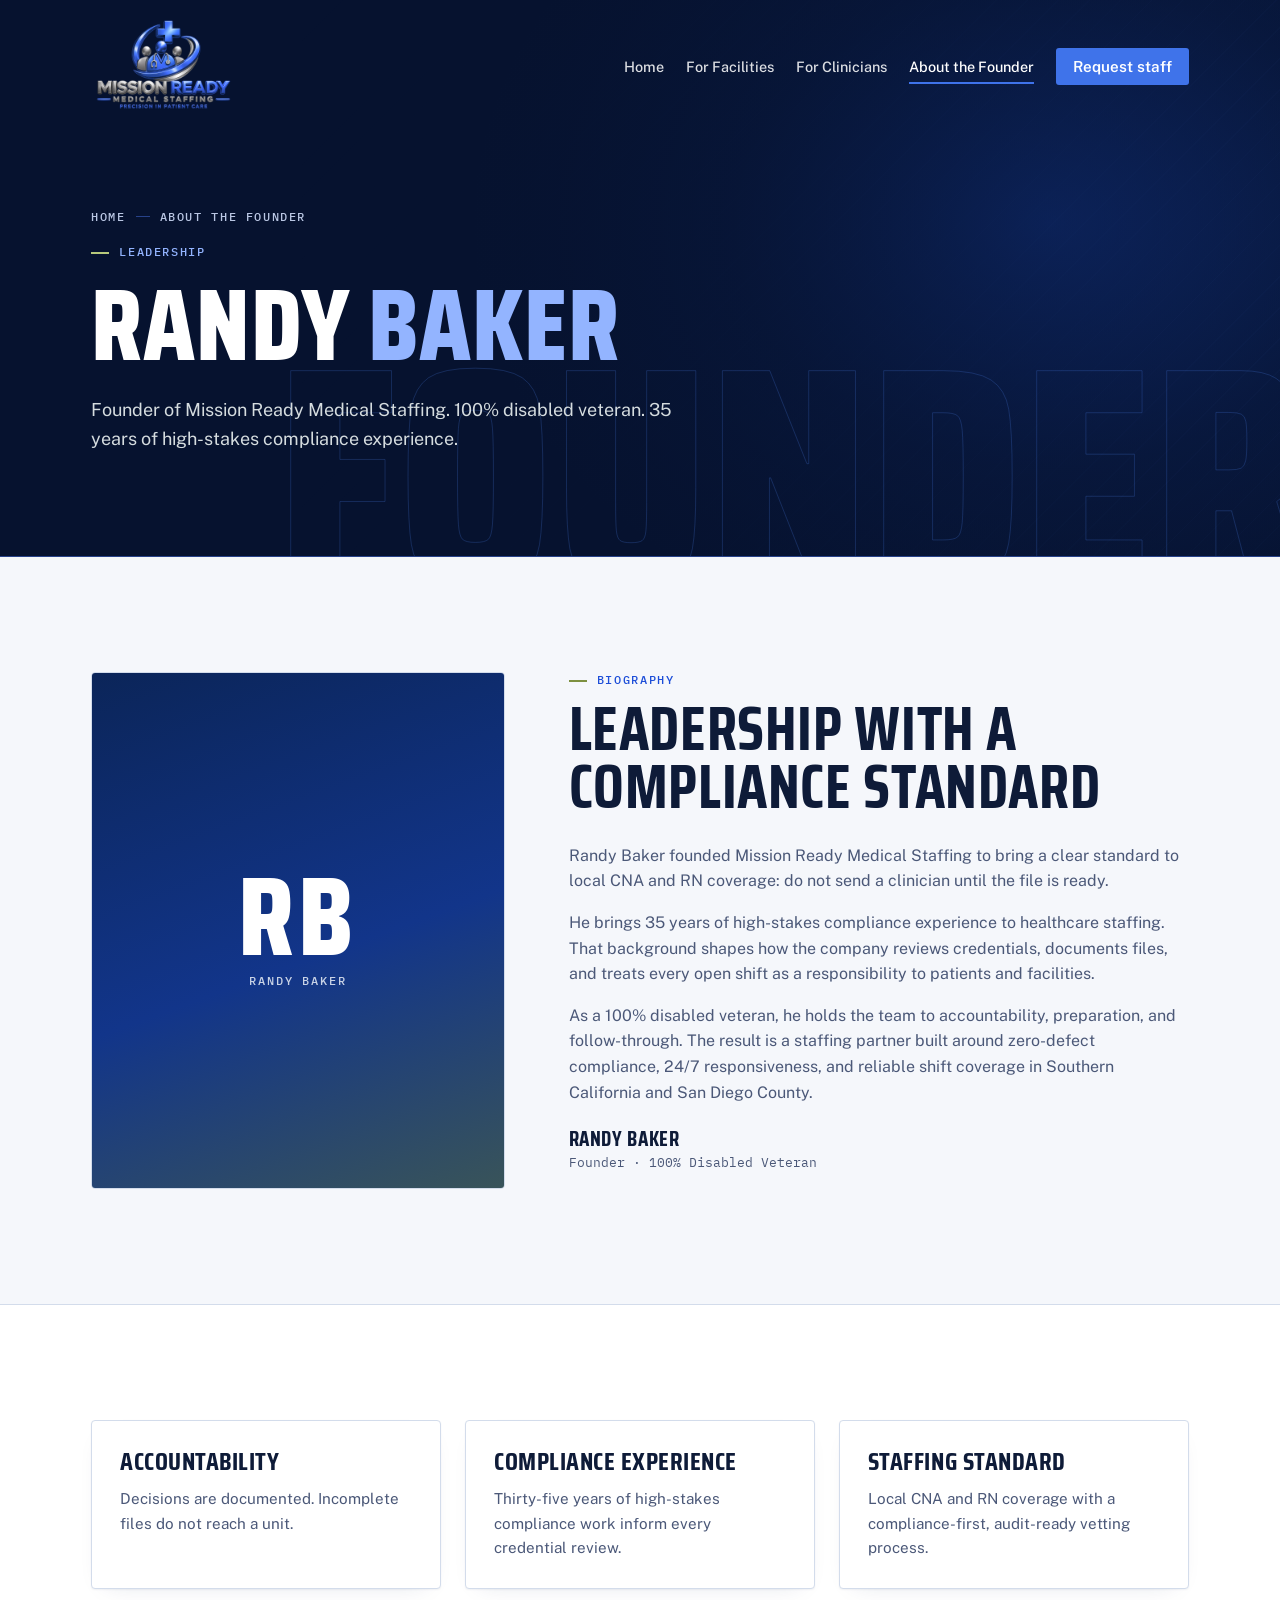
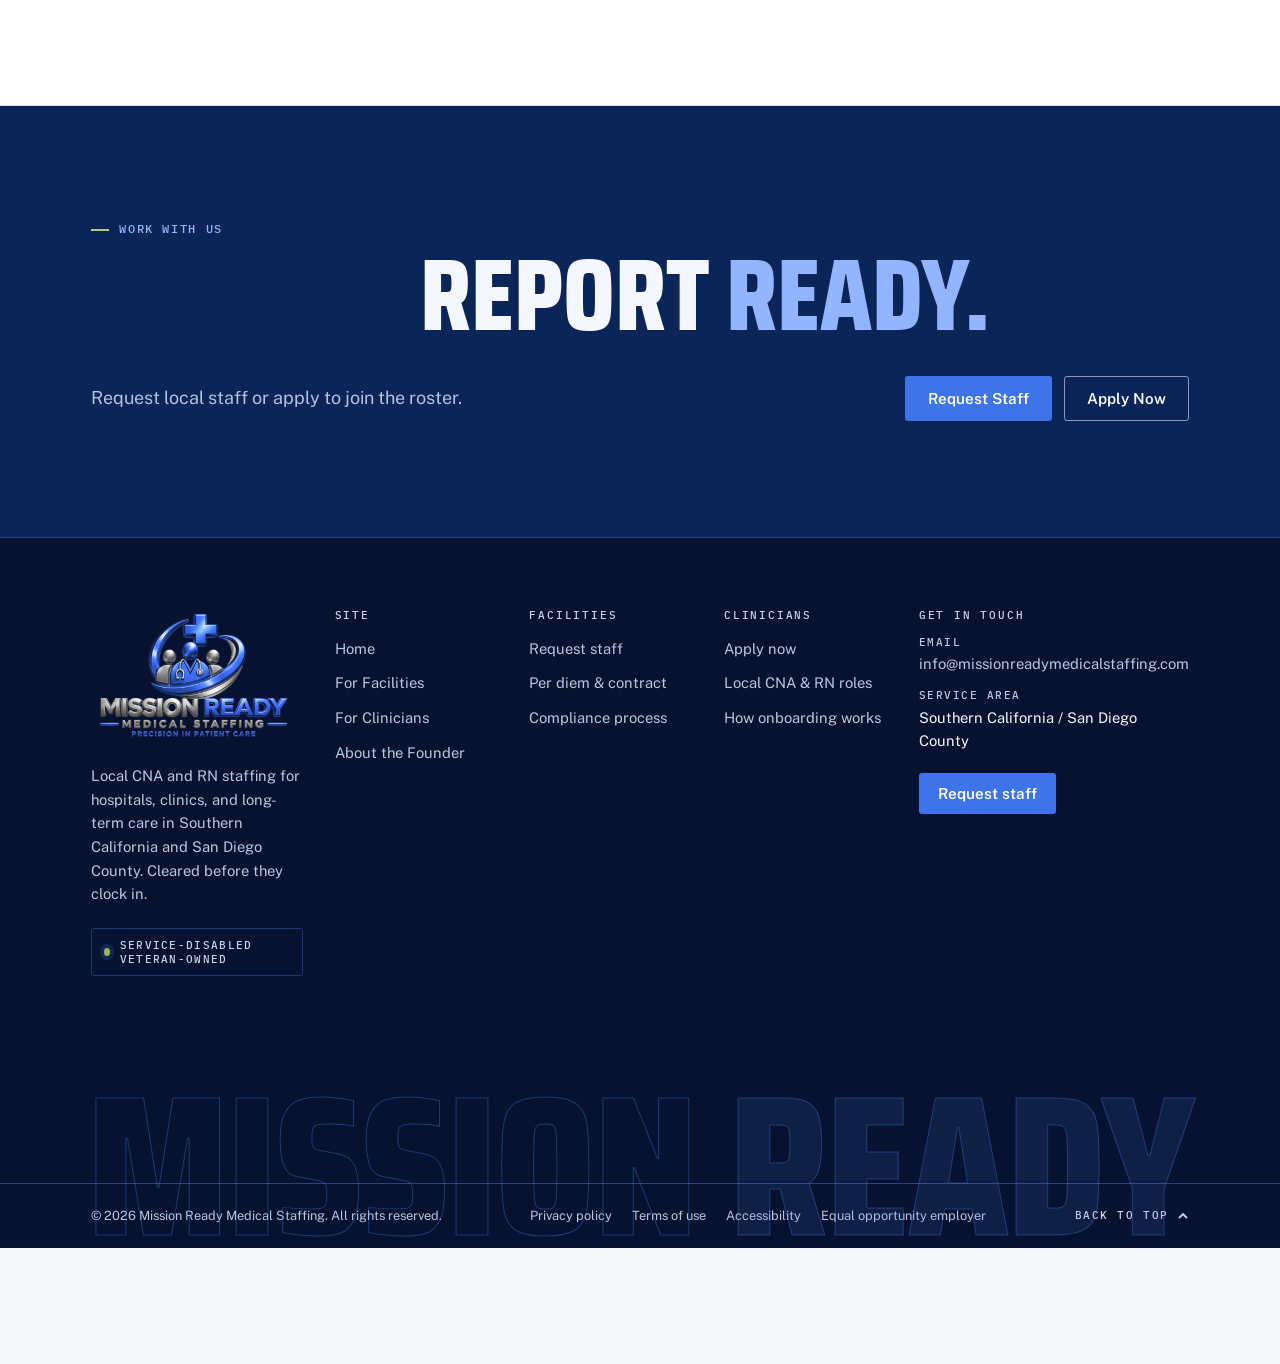
==== commit c5c74045: "some changes" ====
--- a/about.html
+++ b/about.html
@@ -2,253 +2,11 @@
 <html lang="en">
 <head>
 <meta charset="utf-8">
-<script>document.documentElement.classList.add("js")</script>
-<meta name="viewport" content="width=device-width, initial-scale=1, viewport-fit=cover">
-<meta name="description" content="About Mission Ready Medical Staffing. Placeholder description for the about page.">
-<title>About Us | Mission Ready Medical Staffing</title>
-<link rel="preconnect" href="https://fonts.googleapis.com">
-<link rel="preconnect" href="https://fonts.gstatic.com" crossorigin>
-<link rel="stylesheet" href="https://fonts.googleapis.com/css2?family=Saira+Condensed:wght@500;600;700;800&family=Public+Sans:wght@400;500;600;700&family=IBM+Plex+Mono:wght@400;500&display=swap">
-<link rel="stylesheet" href="style.css">
+<meta http-equiv="refresh" content="0; url=founder.html">
+<link rel="canonical" href="founder.html">
+<title>Redirecting | Mission Ready Medical Staffing</title>
 </head>
-<body id="top">
-<a class="skip" href="#main">Skip to content</a>
-<div class="progress" aria-hidden="true"><i></i></div>
-
-<header class="nav">
-  <div class="wrap">
- <a class="brand" href="index.html" aria-label="Mission Ready Medical Staffing, home">
-  <img
-    src="./img/logo.png"
-    alt="Mission Ready Medical Staffing"
-    style="width: 145px; height: 145px; object-fit: contain; display: block; max-width: 100%; flex-shrink: 0;"
-  />
-</a>
-    <button class="menu-toggle" type="button" aria-expanded="false" aria-controls="site-menu" aria-label="Open menu"><span></span></button>
-    <nav class="links" id="site-menu" aria-label="Primary">
-      <a href="index.html">Home</a>
-      <a href="about.html" aria-current="page">About</a>
-      <a href="services.html">Services</a>
-      <a href="careers.html">Careers</a>
-      <a href="contact.html">Contact</a>
-      <a class="btn btn-primary" href="contact.html#request-staff">Request staff</a>
-    </nav>
-  </div>
-</header>
-
-<main id="main">
-<section class="page-hero" data-scene="exit" style="--img:url('https://images.unsplash.com/photo-1584515933487-779824d29309?auto=format&fit=crop&w=1600&q=80')">
-  <div class="hero-visual" aria-hidden="true"></div>
-  <span class="ghost-word" aria-hidden="true">About</span>
-  <div class="wrap">
-    <nav class="crumbs" aria-label="Breadcrumb"><a href="index.html">Home</a><i></i><span aria-current="page">About Us</span></nav>
-    <p class="eyebrow">Who we are</p>
-    <h1>About <em>Us</em></h1>
-    <p class="lede">Lorem ipsum dolor sit amet, consectetur adipiscing elit. Sed do eiusmod tempor incididunt ut labore et dolore magna aliqua ut enim. Lorem ipsum dolor sit amet, consectetur adipiscing elit.</p>
-    
-  </div>
-</section>
- 
-
-
-<section class="block">
-    <div class="wrap">
-      <div class="grid-2" style="align-items: center;">
-        <div>
-          <p class="eyebrow">Our Foundation</p>
-          <h2 style="margin-top:10px;">Connecting Healthcare Talent With Opportunity</h2>
-          <p style="margin-top:20px; color:var(--ink-2);">Lorem ipsum dolor sit amet, consectetur adipiscing elit. Integer nec odio. Praesent libero. Sed cursus ante dapibus diam. Sed nisi. Nulla quis sem at nibh elementum imperdiet. Duis sagittis ipsum. Praesent mauris.</p>
-          <p style="margin-top:16px; color:var(--ink-2);">Fusce nec tellus sed augue semper porta. Mauris massa. Vestibulum lacinia arcu eget nulla. Class aptent taciti sociosqu ad litora torquent per conubia nostra, per inceptos himenaeos.</p>
-        <div style="background:var(--surface); border:1px solid var(--line); border-radius:4px; padding:32px; margin-top:20px ;">
-          <h3 style="color:var(--brass);">Healthcare Staffing Excellence</h3>
-          <p style="color:var(--ink-2); margin-top:12px; margin-bottom:30px;">Lorem ipsum dolor sit amet, consectetur adipiscing elit. Vivamus magna justo, lacinia eget consectetur sed, convallis at tellus. Curabitur aliquet quam id dui posuere blandit.</p>
-        </div>
-        </div>
-        <div>
-          <img src="./img/about.jpg"/>
-        </div>
-      </div>
-    </div>
-  </section>
-  <section class="block dz" style="background:var(--navy); color:var(--on-navy);">
-    <div class="wrap">
-      <p class="eyebrow" style="color:var(--brass-bright);">Why Choose Us</p>
-      <h2 style="margin-top:10px; margin-bottom:30px;">Built For High-Standard Staffing</h2>
-      <div class="grid-3">
-        <div>
-          <h3 style="color:var(--brass-bright);">Rigorous Screening</h3>
-          <p style="color:var(--on-navy-2); margin-top:10px;">Lorem ipsum dolor sit amet, consectetur adipiscing elit. Sed do eiusmod tempor incididunt ut labore et dolore magna aliqua.</p>
-        </div>
-        <div>
-          <h3 style="color:var(--brass-bright);">Rapid Response</h3>
-          <p style="color:var(--on-navy-2); margin-top:10px;">Lorem ipsum dolor sit amet, consectetur adipiscing elit. Sed do eiusmod tempor incididunt ut labore et dolore magna aliqua.</p>
-        </div>
-        <div>
-          <h3 style="color:var(--brass-bright);">Dedicated Support</h3>
-          <p style="color:var(--on-navy-2); margin-top:10px;">Lorem ipsum dolor sit amet, consectetur adipiscing elit. Sed do eiusmod tempor incididunt ut labore et dolore magna aliqua.</p>
-        </div>
-      </div>
-    </div>
-  </section>
-
-   <section class="block">
-    <div class="wrap">
-      <p class="eyebrow">Core Principles</p>
-      <h2 style="margin-top:10px; margin-bottom:40px;">Our Values</h2>
-      <div class="grid-4">
-        <div class="card">
-          <h3>Trust</h3>
-          <p>Lorem ipsum dolor sit amet, consectetur adipiscing elit. Duis sagittis ipsum. Praesent mauris.</p>
-        </div>
-        <div class="card">
-          <h3>Quality</h3>
-          <p>Lorem ipsum dolor sit amet, consectetur adipiscing elit. Duis sagittis ipsum. Praesent mauris.</p>
-        </div>
-        <div class="card">
-          <h3>Compassion</h3>
-          <p>Lorem ipsum dolor sit amet, consectetur adipiscing elit. Duis sagittis ipsum. Praesent mauris.</p>
-        </div>
-        <div class="card">
-          <h3>Reliability</h3>
-          <p>Lorem ipsum dolor sit amet, consectetur adipiscing elit. Duis sagittis ipsum. Praesent mauris.</p>
-        </div>
-      </div>
-    </div>
-  </section>
-
-<!-- <section class="block surface-band" id="mission-vision">
-  <div class="wrap">
-    <div class="statements">
-      <article class="statement reveal" id="mission"><span class="num">01 / MISSION</span><h2 style="font-size:clamp(2.2rem,4vw,3.4rem)">Our Mission</h2><p>Lorem ipsum dolor sit amet, consectetur adipiscing elit. Sed do eiusmod tempor incididunt ut labore et dolore magna aliqua. Ut enim ad minim veniam, quis nostrud exercitation ullamco laboris nisi ut aliquip ex ea commodo consequat. Duis aute irure dolor in reprehenderit in voluptate velit esse.</p><p>Excepteur sint occaecat cupidatat non proident, sunt in culpa qui officia deserunt mollit anim id est laborum. Curabitur pretium tincidunt lacus, nec gravida nisl.</p></article>
-      <article class="statement reveal" style="--d:1" id="vision"><span class="num">02 / VISION</span><h2 style="font-size:clamp(2.2rem,4vw,3.4rem)">Our Vision</h2><p>Ut enim ad minim veniam, quis nostrud exercitation ullamco laboris nisi ut aliquip ex ea commodo consequat. Duis aute irure dolor in reprehenderit in voluptate velit esse. Lorem ipsum dolor sit amet, consectetur adipiscing elit. Sed do eiusmod tempor incididunt ut labore et dolore magna aliqua.</p><p>Excepteur sint occaecat cupidatat non proident, sunt in culpa qui officia deserunt mollit anim id est laborum. Curabitur pretium tincidunt lacus, nec gravida nisl.</p></article>
-    </div>
-  </div>
-</section> -->
-
-<!-- <section class="block" id="values">
-  <div class="wrap">
-    <div class="sec-head">
-      <p class="eyebrow">What guides us</p>
-      <h2>Our Values</h2>
-      <p class="lede">Lorem ipsum dolor sit amet, consectetur adipiscing elit. Sed do eiusmod tempor incididunt ut labore et dolore magna aliqua ut enim.</p>
-    </div>
-    <div class="cards">
-      <article class="fcard reveal" style="--d:0"><span class="ico"><svg viewBox="0 0 24 24" fill="none" stroke="currentColor" stroke-width="1.8" stroke-linecap="square" aria-hidden="true"><path d="M12 3l8 3v6c0 5-3.5 8-8 9-4.5-1-8-4-8-9V6z"/><path d="M8.5 12l2.5 2.5L16 9.5"/></svg></span><span class="idx" aria-hidden="true">01</span><h3>Trust</h3><p>Lorem ipsum dolor sit amet, consectetur adipiscing elit.</p></article>
-      <article class="fcard reveal" style="--d:1"><span class="ico"><svg viewBox="0 0 24 24" fill="none" stroke="currentColor" stroke-width="1.8" stroke-linecap="square" aria-hidden="true"><path d="M12 3l2.7 5.6 6.1.9-4.4 4.3 1 6.1L12 17l-5.4 2.9 1-6.1L3.2 9.5l6.1-.9z"/></svg></span><span class="idx" aria-hidden="true">02</span><h3>Quality</h3><p>Lorem ipsum dolor sit amet, consectetur adipiscing elit.</p></article>
-      <article class="fcard reveal" style="--d:2"><span class="ico"><svg viewBox="0 0 24 24" fill="none" stroke="currentColor" stroke-width="1.8" stroke-linecap="square" aria-hidden="true"><path d="M12 20s-8-5-8-11a4.5 4.5 0 018-2.8A4.5 4.5 0 0120 9c0 6-8 11-8 11z"/></svg></span><span class="idx" aria-hidden="true">03</span><h3>Compassion</h3><p>Lorem ipsum dolor sit amet, consectetur adipiscing elit.</p></article>
-      <article class="fcard reveal" style="--d:3"><span class="ico"><svg viewBox="0 0 24 24" fill="none" stroke="currentColor" stroke-width="1.8" stroke-linecap="square" aria-hidden="true"><circle cx="12" cy="12" r="9"/><path d="M12 7v5l3.5 2"/></svg></span><span class="idx" aria-hidden="true">04</span><h3>Reliability</h3><p>Lorem ipsum dolor sit amet, consectetur adipiscing elit.</p></article>
-    </div>
-  </div>
-</section> -->
-
-
-
-
-<!-- <section class="block surface-band" id="why-choose-us">
-  <div class="wrap split rev">
-    <div>
-      <p class="eyebrow reveal">Why choose us</p>
-      <h2 class="reveal" style="margin-top:14px">Why Choose Us</h2>
-      <div class="why" style="margin-top:36px">
-        <div class="reveal"><span class="n">01</span><div><h3>Dedicated Recruitment Team</h3><p>Lorem ipsum dolor sit amet, consectetur adipiscing elit. Sed do eiusmod tempor incididunt ut labore et dolore magna aliqua ut enim.</p></div></div>
-        <div class="reveal" style="--d:1"><span class="n">02</span><div><h3>Thorough Candidate Screening</h3><p>Lorem ipsum dolor sit amet, consectetur adipiscing elit. Sed do eiusmod tempor incididunt ut labore et dolore magna aliqua ut enim.</p></div></div>
-        <div class="reveal" style="--d:2"><span class="n">03</span><div><h3>Flexible Staffing Options</h3><p>Lorem ipsum dolor sit amet, consectetur adipiscing elit. Sed do eiusmod tempor incididunt ut labore et dolore magna aliqua ut enim.</p></div></div>
-        <div class="reveal" style="--d:3"><span class="n">04</span><div><h3>Responsive Support</h3><p>Lorem ipsum dolor sit amet, consectetur adipiscing elit. Sed do eiusmod tempor incididunt ut labore et dolore magna aliqua ut enim.</p></div></div>
-      </div>
-    </div>
-    <figure class="photo wide reveal" style="margin:0;position:sticky;top:calc(var(--nav) + 32px)">
-      <img src="https://images.unsplash.com/photo-1576091160550-2173dba999ef?auto=format&fit=crop&w=1600&q=80" alt="Healthcare staff in a clinical corridor (placeholder image)" loading="lazy">
-    </figure>
-  </div>
-</section> -->
-<section class="block closing" data-scene="enter">
-  <div class="wrap">
-    <p class="eyebrow" style="color:var(--brass-bright)">Let's work together</p>
-    <div class="big sm" style="margin-top:14px">Let's Build a Stronger <span>Healthcare Workforce</span></div>
-    <div class="row">
-      <p class="lede">Lorem ipsum dolor sit amet, consectetur adipiscing elit. Sed do eiusmod tempor incididunt ut labore et dolore magna aliqua ut enim.</p>
-      <div class="cta-btns"><a class="btn btn-brass" href="contact.html">Contact Us</a><a class="btn btn-outline-light" href="services.html">Explore Our Services</a></div>
-    </div>
-  </div>
-</section>
-</main>
-
-<footer class="site-footer" data-scene="enter">
-  <div class="wrap ft-top">
-    <div class="ft-brand">
-     <a class="brand" href="index.html" aria-label="Mission Ready Medical Staffing, home">
-  <img
-    src="./img/logo.png"
-    alt="Mission Ready Medical Staffing"
-    style="width: 205px; object-fit: contain; display: block; max-width: 100%; flex-shrink: 0;"
-  />
-</a>
-      <p>Fully credentialed, audit-ready RNs and CNAs for long-term care, hospitals and VA medical centers. Cleared before they clock in.</p>
-      <span class="ft-badge"><i></i>Service-disabled veteran-owned</span>
-    </div>
-
-    <nav class="ft-col" aria-label="Facilities">
-      <h4>Facilities</h4>
-      <ul>
-        <li><a href="contact.html#request-staff">Request staff</a></li>
-        <li><a href="index.html#facilities">Long-term care</a></li>
-        <li><a href="index.html#facilities">Assisted living</a></li>
-        <li><a href="index.html#facilities">Hospitals &amp; clinics</a></li>
-        <li><a href="index.html#standard">Our compliance standard</a></li>
-      </ul>
-    </nav>
-
-    <nav class="ft-col" aria-label="Clinicians">
-      <h4>Nurses &amp; CNAs</h4>
-      <ul>
-        <li><a href="careers.html#apply-now">Join the roster</a></li>
-        <li><a href="index.html#clinicians">Per diem shifts</a></li>
-        <li><a href="index.html#clinicians">Contract assignments</a></li>
-        <li><a href="index.html#clinicians">Travel &amp; VA assignments</a></li>
-        <li><a href="index.html#clearance">How onboarding works</a></li>
-      </ul>
-    </nav>
-
-    <nav class="ft-col" aria-label="Company">
-      <h4>Company</h4>
-      <ul>
-        <li><a href="about.html">About us</a></li>
-        <li><a href="services.html">Services</a></li>
-        <li><a href="careers.html">Careers</a></li>
-        <li><a href="index.html#federal">VA &amp; federal</a></li>
-        <li><a href="index.html#federal">Capabilities statement</a></li>
-        <li><a href="index.html#lean">Why our rates are lower</a></li>
-        <li><a href="contact.html">Contact</a></li>
-      </ul>
-    </nav>
-
-    <div class="ft-col ft-contact">
-      <h4>Get in touch</h4>
-      <dl>
-        <div><dt>Shift line</dt><dd><span class="ph">[phone]</span></dd></div>
-        <div><dt>Email</dt><dd><span class="ph">[email]</span></dd></div>
-        <div><dt>Service area</dt><dd><span class="ph">[launch states]</span></dd></div>
-      </dl>
-      <a class="btn btn-primary" href="contact.html#request-staff"  style="color:#fff;">Request staff</a>
-    </div>
-  </div>
-
-  <div class="ft-mark" aria-hidden="true">Mission <span>Ready</span></div>
-
-  <div class="ft-bottom">
-    <div class="wrap">
-      <span>© 2026 Mission Ready Medical Staffing <span class="ph">[LLC]</span>. All rights reserved.</span>
-      <nav class="ft-legal" aria-label="Legal">
-        <a href="#top">Privacy policy</a>
-        <a href="#top">Terms of use</a>
-        <a href="#top">Accessibility</a>
-        <a href="#top">Equal opportunity employer</a>
-      </nav>
-      <a class="to-top" href="#top">Back to top <svg width="12" height="12" viewBox="0 0 12 12" aria-hidden="true"><path d="M2 8 L6 4 L10 8" fill="none" stroke="currentColor" stroke-width="1.8"/></svg></a>
-    </div>
-  </div>
-</footer>
-
-<script src="js/main.js"></script>
+<body>
+<p>This page has moved to <a href="founder.html">About the Founder</a>.</p>
 </body>
 </html>
